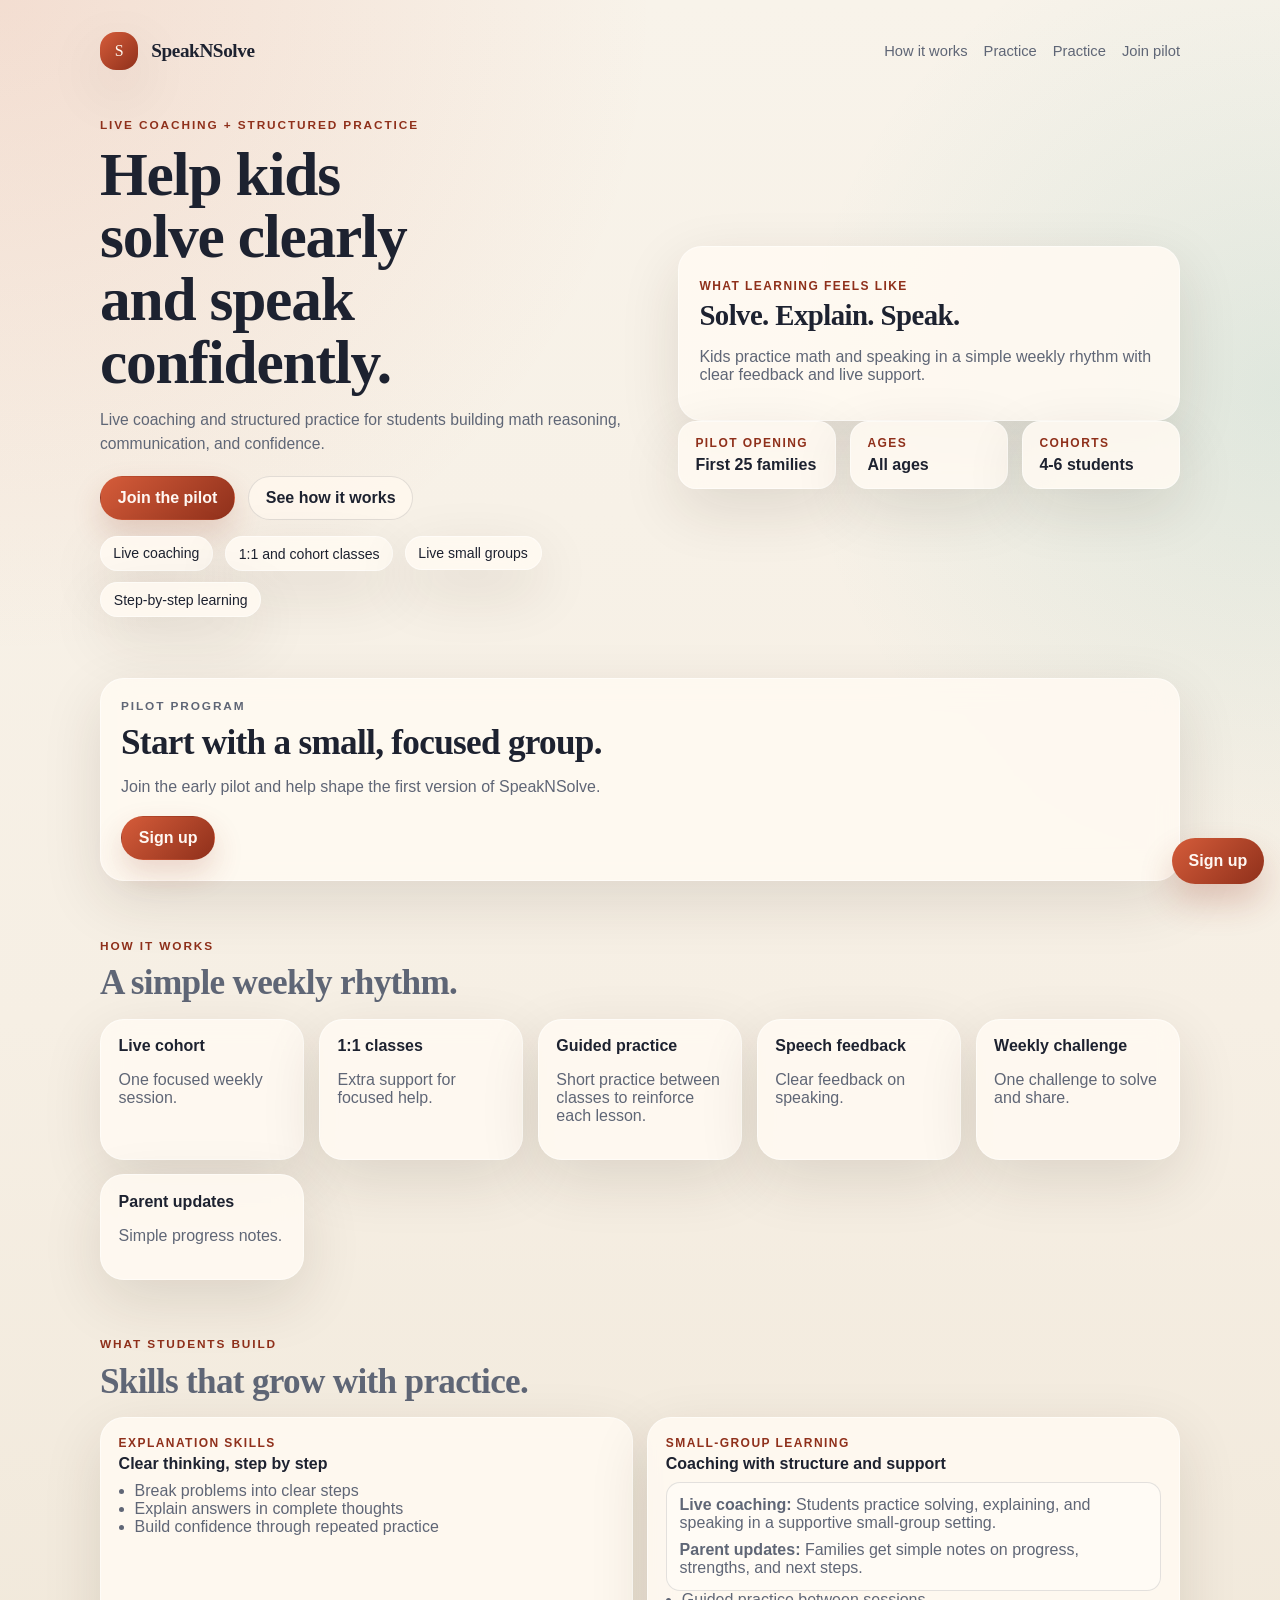
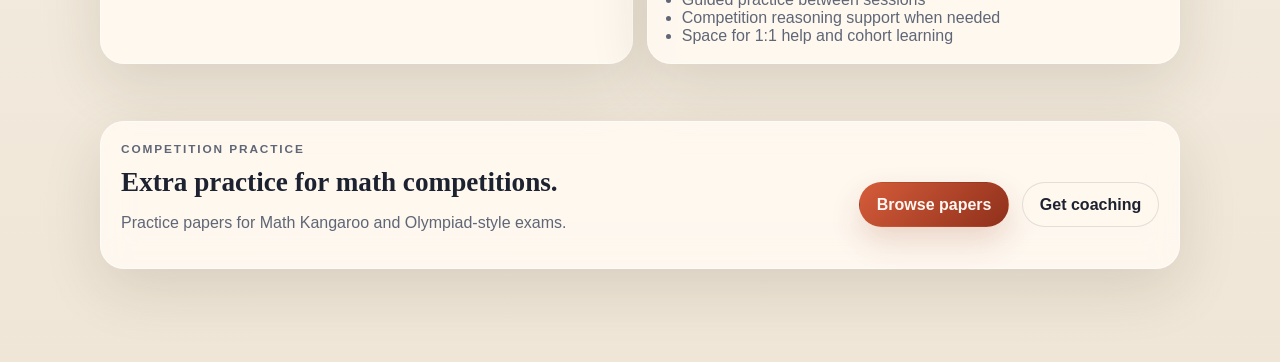
==== index.html @ 35c4d74a "Remove remaining AI positioning from homepage" ====
<!DOCTYPE html>
<html lang="en">
  <head>
    <meta charset="UTF-8" />
    <meta name="viewport" content="width=device-width, initial-scale=1.0" />
    <title>SpeakNSolve | Math Reasoning and Speaking Confidence for Kids</title>
    <meta
      name="description"
      content="SpeakNSolve helps kids build math reasoning, communication, and confidence through live coaching and structured practice."
    />
    <link rel="stylesheet" href="./styles.css" />
  </head>
  <body>
    <div class="page-shell">
      <header class="site-header">
        <a class="brand" href="#top">
          <span class="brand-mark">S</span>
          <span class="brand-text">SpeakNSolve</span>
        </a>
        <nav class="site-nav">
          <a href="#experience">How it works</a>
          <a href="#tools">Practice</a>
          <a href="#practice">Practice</a>
          <a href="#pilot">Join pilot</a>
        </nav>
      </header>

      <main id="top">
        <section class="hero">
          <div class="hero-copy">
            <p class="eyebrow">Live coaching + structured practice</p>
            <h1>Help kids solve clearly and speak confidently.</h1>
            <p class="hero-subhead">
              Live coaching and structured practice for students building math
              reasoning, communication, and confidence.
            </p>
            <div class="hero-actions">
              <button class="button button-primary" type="button" data-open-signup>
                Join the pilot
              </button>
              <a class="button button-secondary" href="#experience">See how it works</a>
            </div>
            <ul class="hero-points">
              <li>Live coaching</li>
              <li>1:1 and cohort classes</li>
              <li>Live small groups</li>
              <li>Step-by-step learning</li>
            </ul>
          </div>

          <div class="hero-panel">
            <div class="panel-story">
              <p class="panel-label">What learning feels like</p>
              <h2>Solve. Explain. Speak.</h2>
              <p class="panel-description">
                Kids practice math and speaking in a simple weekly rhythm with
                clear feedback and live support.
              </p>
            </div>
            <div class="proof-strip" aria-label="Pilot details">
              <article class="proof-card">
                <span>Pilot opening</span>
                <strong>First 25 families</strong>
              </article>
              <article class="proof-card">
                <span>Ages</span>
                <strong>All ages</strong>
              </article>
              <article class="proof-card">
                <span>Cohorts</span>
                <strong>4-6 students</strong>
              </article>
            </div>
          </div>
        </section>

        <section class="section pilot-section" id="pilot">
          <div class="pilot-copy">
            <p class="eyebrow">Pilot program</p>
            <h2>Start with a small, focused group.</h2>
            <p>
              Join the early pilot and help shape the first version of
              SpeakNSolve.
            </p>
            <div class="pilot-actions">
              <button class="button button-primary" type="button" data-open-signup>
                Sign up
              </button>
            </div>
          </div>
          <iframe name="form-target" class="form-target" title="Form submission target"></iframe>
        </section>

        <section class="section" id="experience">
          <div class="section-heading">
            <p class="eyebrow">How it works</p>
            <h2>A simple weekly rhythm.</h2>
          </div>
          <div class="experience-grid">
            <article class="experience-card">
              <strong>Live cohort</strong>
              <p>One focused weekly session.</p>
            </article>
            <article class="experience-card">
              <strong>1:1 classes</strong>
              <p>Extra support for focused help.</p>
            </article>
            <article class="experience-card">
              <strong>Guided practice</strong>
              <p>Short practice between classes to reinforce each lesson.</p>
            </article>
            <article class="experience-card">
              <strong>Speech feedback</strong>
              <p>Clear feedback on speaking.</p>
            </article>
            <article class="experience-card">
              <strong>Weekly challenge</strong>
              <p>One challenge to solve and share.</p>
            </article>
            <article class="experience-card">
              <strong>Parent updates</strong>
              <p>Simple progress notes.</p>
            </article>
          </div>
        </section>

        <section class="section" id="tools">
          <div class="section-heading">
            <p class="eyebrow">What students build</p>
            <h2>Skills that grow with practice.</h2>
          </div>
          <div class="mockup-grid">
            <article class="mockup-card">
              <div class="mockup-header">
                <span>Explanation skills</span>
                <strong>Clear thinking, step by step</strong>
              </div>
              <ul class="mockup-list">
                <li>Break problems into clear steps</li>
                <li>Explain answers in complete thoughts</li>
                <li>Build confidence through repeated practice</li>
              </ul>
            </article>
            <article class="mockup-card">
              <div class="mockup-header">
                <span>Small-group learning</span>
                <strong>Coaching with structure and support</strong>
              </div>
              <div class="reasoning-box">
                <p><b>Live coaching:</b> Students practice solving, explaining, and speaking in a supportive small-group setting.</p>
                <p><b>Parent updates:</b> Families get simple notes on progress, strengths, and next steps.</p>
              </div>
              <ul class="mockup-list">
                <li>Guided practice between sessions</li>
                <li>Competition reasoning support when needed</li>
                <li>Space for 1:1 help and cohort learning</li>
              </ul>
            </article>
          </div>
        </section>

        <section class="section" id="practice">
          <div class="practice-block">
            <div class="practice-copy">
              <p class="eyebrow">Competition practice</p>
              <h2>Extra practice for math competitions.</h2>
              <p>Practice papers for Math Kangaroo and Olympiad-style exams.</p>
            </div>
            <div class="practice-actions">
              <a
                class="button button-primary"
                href="https://bhithashri385.github.io/math-quest-portal/"
                target="_blank"
                rel="noreferrer"
              >
                Browse papers
              </a>
              <button class="button button-secondary" type="button" data-open-signup>
                Get coaching
              </button>
            </div>
          </div>
        </section>
      </main>
    </div>

    <button class="floating-signup" id="open-signup" type="button" data-open-signup>
      Sign up
    </button>

    <div class="signup-modal" id="signup-modal" hidden>
      <div class="signup-backdrop" data-close-signup></div>
      <div class="signup-dialog" role="dialog" aria-modal="true" aria-labelledby="signup-title">
        <button class="signup-close" type="button" id="close-signup" aria-label="Close signup">
          ×
        </button>
        <p class="eyebrow">Join the pilot</p>
        <h2 id="signup-title">Reserve a spot for your child.</h2>
        <form
          class="pilot-form signup-form modal-form"
          method="GET"
          target="form-target"
          action="https://script.google.com/macros/s/AKfycbw-olmzQSUPHyBPHXOnxecQFGTktfmYnckV9UEvw1hi75FqWaS2XKCBixooHoaoBny1PQ/exec"
        >
          <label class="field-half">
            Parent name
            <input type="text" name="name" placeholder="Your name" required />
          </label>
          <label class="field-half">
            Email
            <input type="email" name="email" placeholder="you@example.com" required />
          </label>
          <label class="field-half">
            Student age or grade
            <input type="text" name="grade" placeholder="Age or grade" />
          </label>
          <label class="field-full">
            Student interests
            <textarea
              name="interests"
              rows="3"
              placeholder="Examples: debates, puzzles, football, robotics, Minecraft"
              required
            ></textarea>
          </label>
          <label class="field-full">
            Notes
            <textarea
              name="notes"
              rows="2"
              placeholder="What do you want help with most right now?"
            ></textarea>
          </label>
          <input type="hidden" name="source" value="speaknsolve-site-modal" />
          <input type="hidden" name="submittedAt" value="" />
          <button class="button button-primary" type="submit">
            Request early access
          </button>
          <p class="form-note" aria-live="polite">
            We will follow up with next steps for the pilot.
          </p>
        </form>
      </div>
    </div>

    <script src="./config.js"></script>
    <script src="./script.js"></script>
  </body>
</html>
---- styles.css ----
:root {
  --bg: #f6efe4;
  --surface: rgba(255, 250, 242, 0.88);
  --text: #1d2230;
  --muted: #5f6676;
  --line: rgba(29, 34, 48, 0.12);
  --accent: #d55c3a;
  --accent-deep: #8f301b;
  --teal: #0f8a83;
  --shadow: 0 20px 60px rgba(52, 37, 19, 0.12);
  --radius-lg: 24px;
  --radius-md: 18px;
  --radius-sm: 999px;
}

* {
  box-sizing: border-box;
}

html {
  scroll-behavior: smooth;
}

body {
  margin: 0;
  min-height: 100vh;
  color: var(--text);
  font-family: "Avenir Next", Avenir, "Segoe UI", sans-serif;
  background:
    radial-gradient(circle at top left, rgba(213, 92, 58, 0.14), transparent 28%),
    radial-gradient(circle at right 20%, rgba(15, 138, 131, 0.1), transparent 24%),
    linear-gradient(180deg, #f8f3ea 0%, var(--bg) 52%, #efe6d7 100%);
}

.page-shell {
  width: min(1080px, calc(100% - 2rem));
  margin: 0 auto;
  padding: 1rem 0 4rem;
}

.site-header {
  display: flex;
  align-items: center;
  justify-content: space-between;
  gap: 1rem;
  padding: 1rem 0 1.5rem;
}

.brand {
  display: inline-flex;
  align-items: center;
  gap: 0.8rem;
  color: var(--text);
  text-decoration: none;
}

.brand-mark {
  display: grid;
  place-items: center;
  width: 2.4rem;
  height: 2.4rem;
  border-radius: 16px;
  color: #fff8ef;
  font-family: Baskerville, "Palatino Linotype", serif;
  background: linear-gradient(135deg, var(--accent), var(--accent-deep));
  box-shadow: var(--shadow);
}

.brand-text,
.hero h1,
.section-heading h2,
.pilot-copy h2,
.panel-story h2,
.signup-dialog h2 {
  font-family: Baskerville, "Palatino Linotype", "Times New Roman", serif;
  letter-spacing: -0.02em;
}

.brand-text {
  font-size: 1.2rem;
  font-weight: 600;
}

.site-nav {
  display: flex;
  flex-wrap: wrap;
  gap: 1rem;
}

.site-nav a {
  color: var(--muted);
  text-decoration: none;
  font-size: 0.92rem;
}

.hero {
  display: grid;
  grid-template-columns: 1.05fr 0.95fr;
  gap: 1.5rem;
  align-items: center;
  padding: 1.5rem 0 2rem;
}

.eyebrow {
  margin: 0 0 0.65rem;
  color: var(--accent-deep);
  font-size: 0.74rem;
  font-weight: 700;
  letter-spacing: 0.16em;
  text-transform: uppercase;
}

.hero h1 {
  margin: 0;
  max-width: 12ch;
  font-size: clamp(2.2rem, 4.8vw, 4rem);
  line-height: 1.02;
}

.hero-subhead,
.panel-description,
.section-heading,
.pilot-copy p,
.experience-card p,
.mockup-card p,
.mockup-list,
.practice-copy p,
.form-note {
  color: var(--muted);
}

.hero-subhead {
  max-width: 34rem;
  margin: 0.9rem 0 0;
  font-size: 0.98rem;
  line-height: 1.55;
}

.hero-actions,
.pilot-actions,
.practice-actions {
  display: flex;
  flex-wrap: wrap;
  gap: 0.8rem;
  margin-top: 1.2rem;
}

.button {
  display: inline-flex;
  align-items: center;
  justify-content: center;
  min-height: 2.8rem;
  padding: 0.72rem 1.05rem;
  border: 1px solid transparent;
  border-radius: var(--radius-sm);
  font: inherit;
  font-weight: 700;
  text-decoration: none;
  cursor: pointer;
}

.button-primary {
  color: #fff7f2;
  background: linear-gradient(135deg, var(--accent), var(--accent-deep));
  box-shadow: 0 14px 30px rgba(143, 48, 27, 0.18);
}

.button-secondary {
  color: var(--text);
  border-color: var(--line);
  background: rgba(255, 248, 238, 0.82);
}

.hero-points {
  display: flex;
  flex-wrap: wrap;
  gap: 0.7rem;
  padding: 0;
  margin: 1rem 0 0;
  list-style: none;
}

.hero-points li,
.proof-card,
.experience-card,
.mockup-card,
.practice-block,
.pilot-copy {
  border: 1px solid rgba(255, 255, 255, 0.45);
  background: var(--surface);
  backdrop-filter: blur(14px);
  box-shadow: var(--shadow);
}

.hero-points li {
  padding: 0.52rem 0.8rem;
  border-radius: var(--radius-sm);
  font-size: 0.88rem;
}

.panel-story,
.mini-card {
  border: 1px solid rgba(255, 255, 255, 0.45);
  background: var(--surface);
  box-shadow: var(--shadow);
}

.panel-story {
  padding: 1.25rem;
  border-radius: var(--radius-lg);
}

.panel-label,
.mini-card span,
.proof-card span,
.mockup-header span {
  display: block;
  margin-bottom: 0.35rem;
  color: var(--accent-deep);
  font-size: 0.75rem;
  font-weight: 700;
  letter-spacing: 0.12em;
  text-transform: uppercase;
}

.panel-story h2 {
  margin: 0 0 0.55rem;
  font-size: 1.8rem;
}

.panel-grid,
.proof-strip,
.experience-grid,
.mockup-grid {
  display: grid;
  gap: 0.9rem;
}

.panel-grid {
  grid-template-columns: repeat(2, minmax(0, 1fr));
  margin-top: 0.9rem;
}

.mini-card {
  min-height: 7.8rem;
  padding: 1rem;
  border-radius: var(--radius-md);
}

.mini-card strong {
  font-size: 1rem;
  line-height: 1.35;
}

.accent-card {
  background: linear-gradient(135deg, rgba(15, 138, 131, 0.92), rgba(9, 101, 97, 0.92));
  color: #f4fbf9;
}

.accent-card span {
  color: rgba(244, 251, 249, 0.76);
}

.proof-strip {
  grid-template-columns: repeat(3, minmax(0, 1fr));
}

.proof-card {
  padding: 0.9rem 1rem;
  border-radius: var(--radius-md);
}

.proof-card strong {
  font-size: 1rem;
}

.section {
  padding: 1.8rem 0;
}

.pilot-copy,
.practice-block {
  padding: 1.25rem;
  border-radius: var(--radius-lg);
}

.section-heading {
  max-width: 38rem;
  margin-bottom: 1rem;
}

.section-heading h2,
.pilot-copy h2,
.signup-dialog h2 {
  margin: 0;
  font-size: clamp(1.5rem, 3vw, 2.2rem);
  line-height: 1.12;
}

.experience-grid {
  grid-template-columns: repeat(5, minmax(0, 1fr));
}

.experience-card,
.mockup-card {
  padding: 1.1rem;
  border-radius: var(--radius-lg);
}

.experience-card strong,
.mockup-header strong {
  display: block;
  margin-bottom: 0.55rem;
  font-size: 1rem;
}

.mockup-grid {
  grid-template-columns: repeat(2, minmax(0, 1fr));
}

.score-row {
  display: grid;
  grid-template-columns: repeat(3, minmax(0, 1fr));
  gap: 0.7rem;
  margin: 0.8rem 0;
}

.score-row div,
.reasoning-box {
  padding: 0.8rem;
  border: 1px solid var(--line);
  border-radius: 14px;
  background: rgba(255, 253, 249, 0.72);
}

.score-row label {
  display: block;
  margin-bottom: 0.25rem;
  color: var(--muted);
  font-size: 0.8rem;
}

.reasoning-box p {
  margin: 0 0 0.6rem;
}

.reasoning-box p:last-child {
  margin-bottom: 0;
}

.mockup-list {
  margin: 0;
  padding-left: 1rem;
}

.practice-block {
  display: flex;
  align-items: center;
  justify-content: space-between;
  gap: 1rem;
}

.practice-copy h2 {
  margin: 0;
  font-family: Baskerville, "Palatino Linotype", "Times New Roman", serif;
  font-size: 1.7rem;
}

.form-target {
  width: 0;
  height: 0;
  border: 0;
  position: absolute;
  visibility: hidden;
}

.floating-signup {
  position: fixed;
  right: 1rem;
  bottom: 1rem;
  z-index: 30;
  min-height: 2.9rem;
  padding: 0.78rem 1.05rem;
  border: 0;
  border-radius: var(--radius-sm);
  color: #fff7f2;
  font: inherit;
  font-weight: 700;
  cursor: pointer;
  background: linear-gradient(135deg, var(--accent), var(--accent-deep));
  box-shadow: 0 18px 34px rgba(143, 48, 27, 0.24);
}

.signup-modal[hidden] {
  display: none;
}

.signup-modal {
  position: fixed;
  inset: 0;
  z-index: 40;
}

.signup-backdrop {
  position: absolute;
  inset: 0;
  background: rgba(29, 34, 48, 0.45);
  backdrop-filter: blur(4px);
}

.signup-dialog {
  position: relative;
  width: min(34rem, calc(100% - 1.25rem));
  margin: 5vh auto 0;
  padding: 1.15rem;
  border: 1px solid rgba(255, 255, 255, 0.5);
  border-radius: 22px;
  background: linear-gradient(180deg, rgba(255, 249, 241, 0.98), rgba(252, 241, 229, 0.96));
  box-shadow: 0 24px 60px rgba(52, 37, 19, 0.22);
}

.signup-close {
  position: absolute;
  top: 0.8rem;
  right: 0.9rem;
  width: 2rem;
  height: 2rem;
  border: 0;
  border-radius: 50%;
  color: var(--text);
  font-size: 1.2rem;
  cursor: pointer;
  background: rgba(29, 34, 48, 0.08);
}

.pilot-form {
  display: grid;
  grid-template-columns: repeat(2, minmax(0, 1fr));
  gap: 0.8rem;
  margin-top: 1rem;
}

.pilot-form label {
  display: grid;
  gap: 0.35rem;
  font-size: 0.92rem;
  font-weight: 600;
}

.field-half {
  grid-column: span 1;
}

.field-full,
.pilot-form button,
.pilot-form .form-note {
  grid-column: 1 / -1;
}

.pilot-form input,
.pilot-form textarea {
  width: 100%;
  padding: 0.72rem 0.85rem;
  border: 1px solid var(--line);
  border-radius: 14px;
  color: var(--text);
  font: inherit;
  background: rgba(255, 253, 249, 0.88);
}

.pilot-form input:focus,
.pilot-form textarea:focus {
  outline: 2px solid rgba(213, 92, 58, 0.24);
  border-color: rgba(213, 92, 58, 0.32);
}

.form-note {
  margin: 0;
  font-size: 0.84rem;
}

.form-note.success {
  color: var(--teal);
  font-weight: 700;
}

@media (max-width: 960px) {
  .hero,
  .panel-grid,
  .proof-strip,
  .experience-grid,
  .mockup-grid,
  .practice-block {
    grid-template-columns: 1fr;
  }

  .practice-block {
    display: grid;
  }
}

@media (max-width: 700px) {
  .page-shell {
    width: min(100% - 1.25rem, 1080px);
  }

  .site-header {
    flex-direction: column;
    align-items: flex-start;
  }

  .hero {
    grid-template-columns: 1fr;
    padding: 1rem 0 1.5rem;
  }

  .hero h1 {
    max-width: 100%;
    font-size: clamp(2rem, 9vw, 3rem);
  }

  .pilot-form {
    grid-template-columns: 1fr;
  }

  .floating-signup {
    right: 0.8rem;
    bottom: 0.8rem;
  }
}
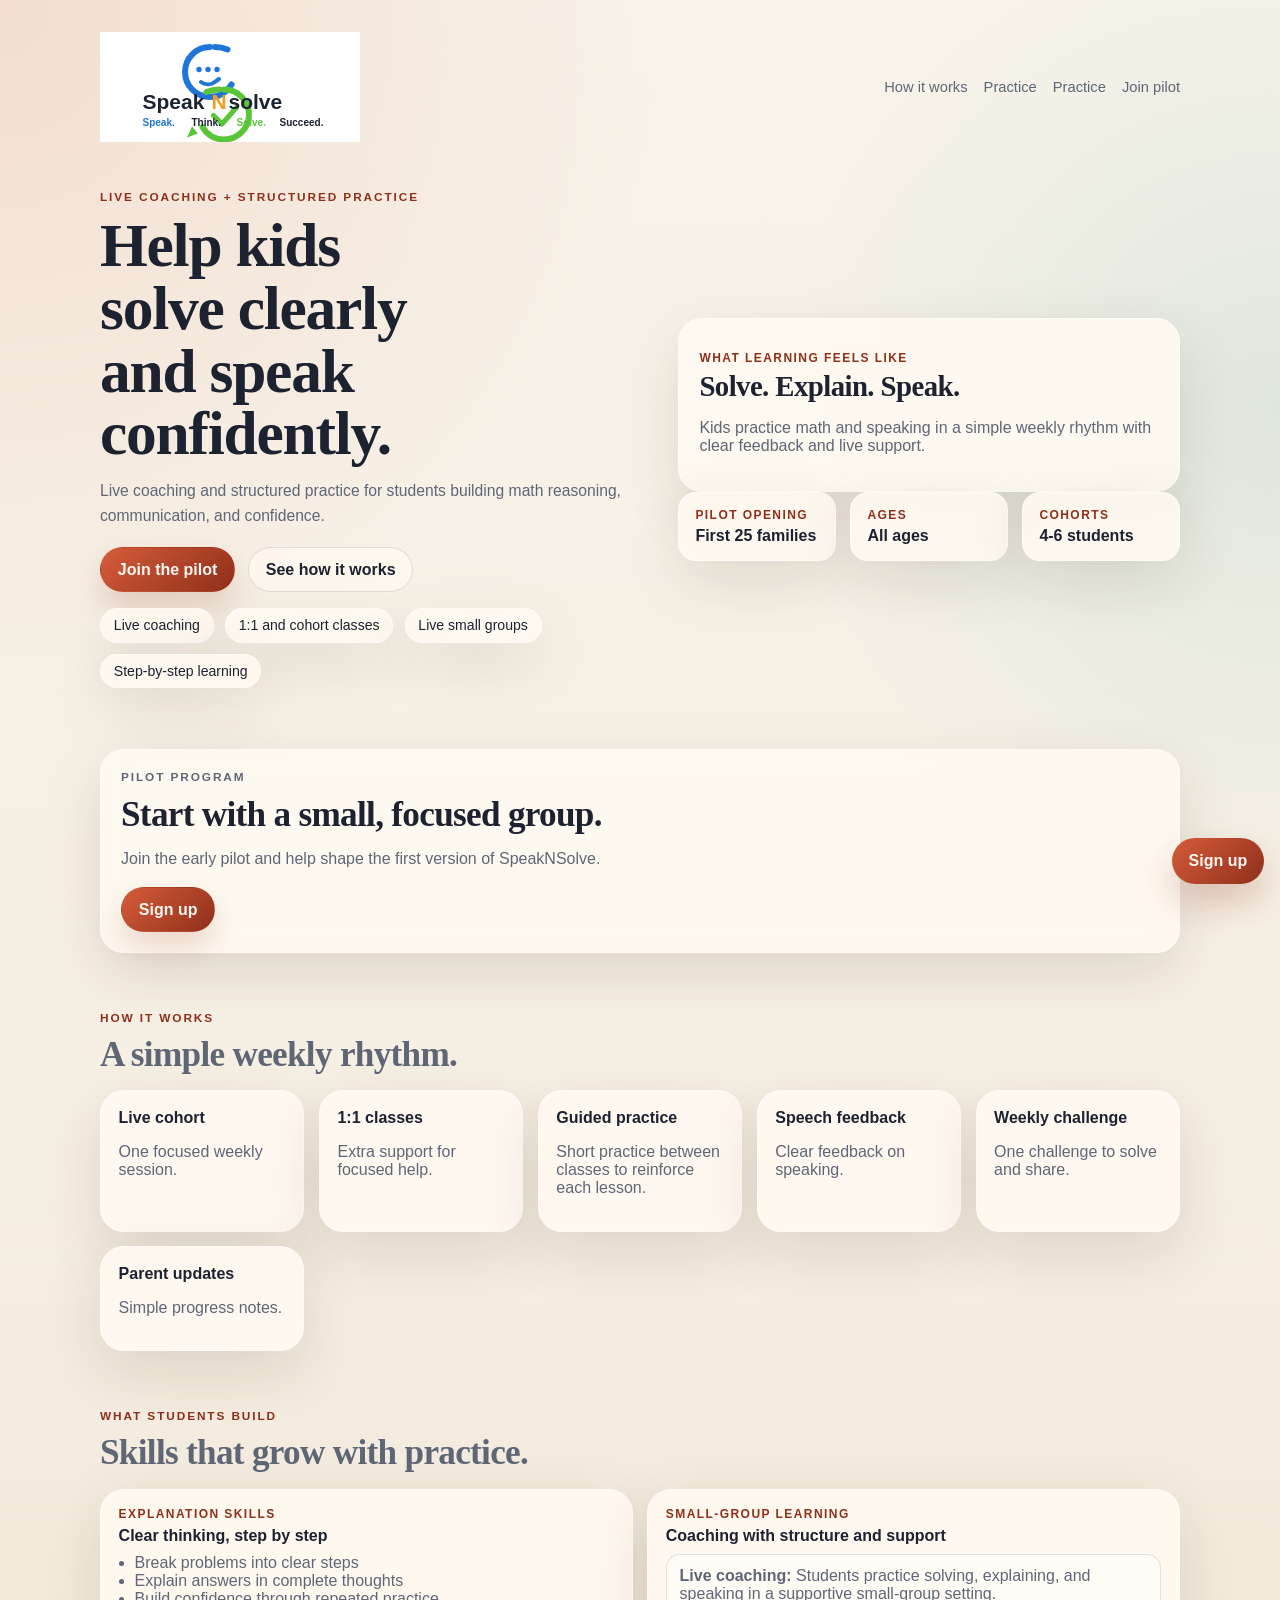
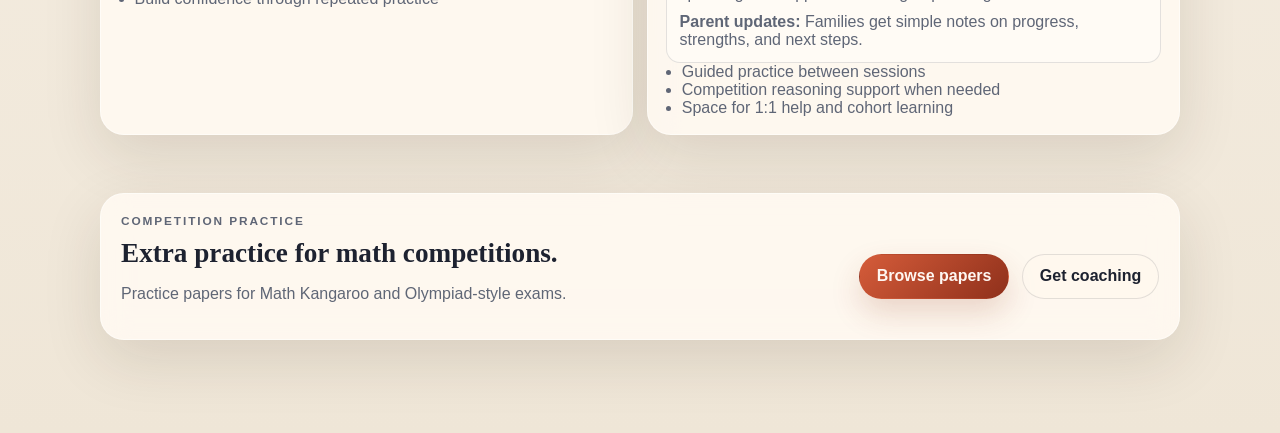
==== commit 8690cff7: "Add SpeakNSolve logo to site header" ====
--- a/index.html
+++ b/index.html
@@ -14,8 +14,12 @@
     <div class="page-shell">
       <header class="site-header">
         <a class="brand" href="#top">
-          <span class="brand-mark">S</span>
-          <span class="brand-text">SpeakNSolve</span>
+          <img
+            class="brand-logo"
+            src="./assets/speaknsolve-logo.svg"
+            alt="SpeakNSolve"
+          />
+          <span class="sr-only">SpeakNSolve</span>
         </a>
         <nav class="site-nav">
           <a href="#experience">How it works</a>
--- a/styles.css
+++ b/styles.css
@@ -49,21 +49,14 @@
 .brand {
   display: inline-flex;
   align-items: center;
-  gap: 0.8rem;
   color: var(--text);
   text-decoration: none;
 }
 
-.brand-mark {
-  display: grid;
-  place-items: center;
-  width: 2.4rem;
-  height: 2.4rem;
-  border-radius: 16px;
-  color: #fff8ef;
-  font-family: Baskerville, "Palatino Linotype", serif;
-  background: linear-gradient(135deg, var(--accent), var(--accent-deep));
-  box-shadow: var(--shadow);
+.brand-logo {
+  display: block;
+  width: min(260px, 46vw);
+  height: auto;
 }
 
 .brand-text,
@@ -76,9 +69,16 @@
   letter-spacing: -0.02em;
 }
 
-.brand-text {
-  font-size: 1.2rem;
-  font-weight: 600;
+.sr-only {
+  position: absolute;
+  width: 1px;
+  height: 1px;
+  padding: 0;
+  margin: -1px;
+  overflow: hidden;
+  clip: rect(0, 0, 0, 0);
+  white-space: nowrap;
+  border: 0;
 }
 
 .site-nav {
@@ -509,6 +509,10 @@
     align-items: flex-start;
   }
 
+  .brand-logo {
+    width: min(220px, 62vw);
+  }
+
   .hero {
     grid-template-columns: 1fr;
     padding: 1rem 0 1.5rem;
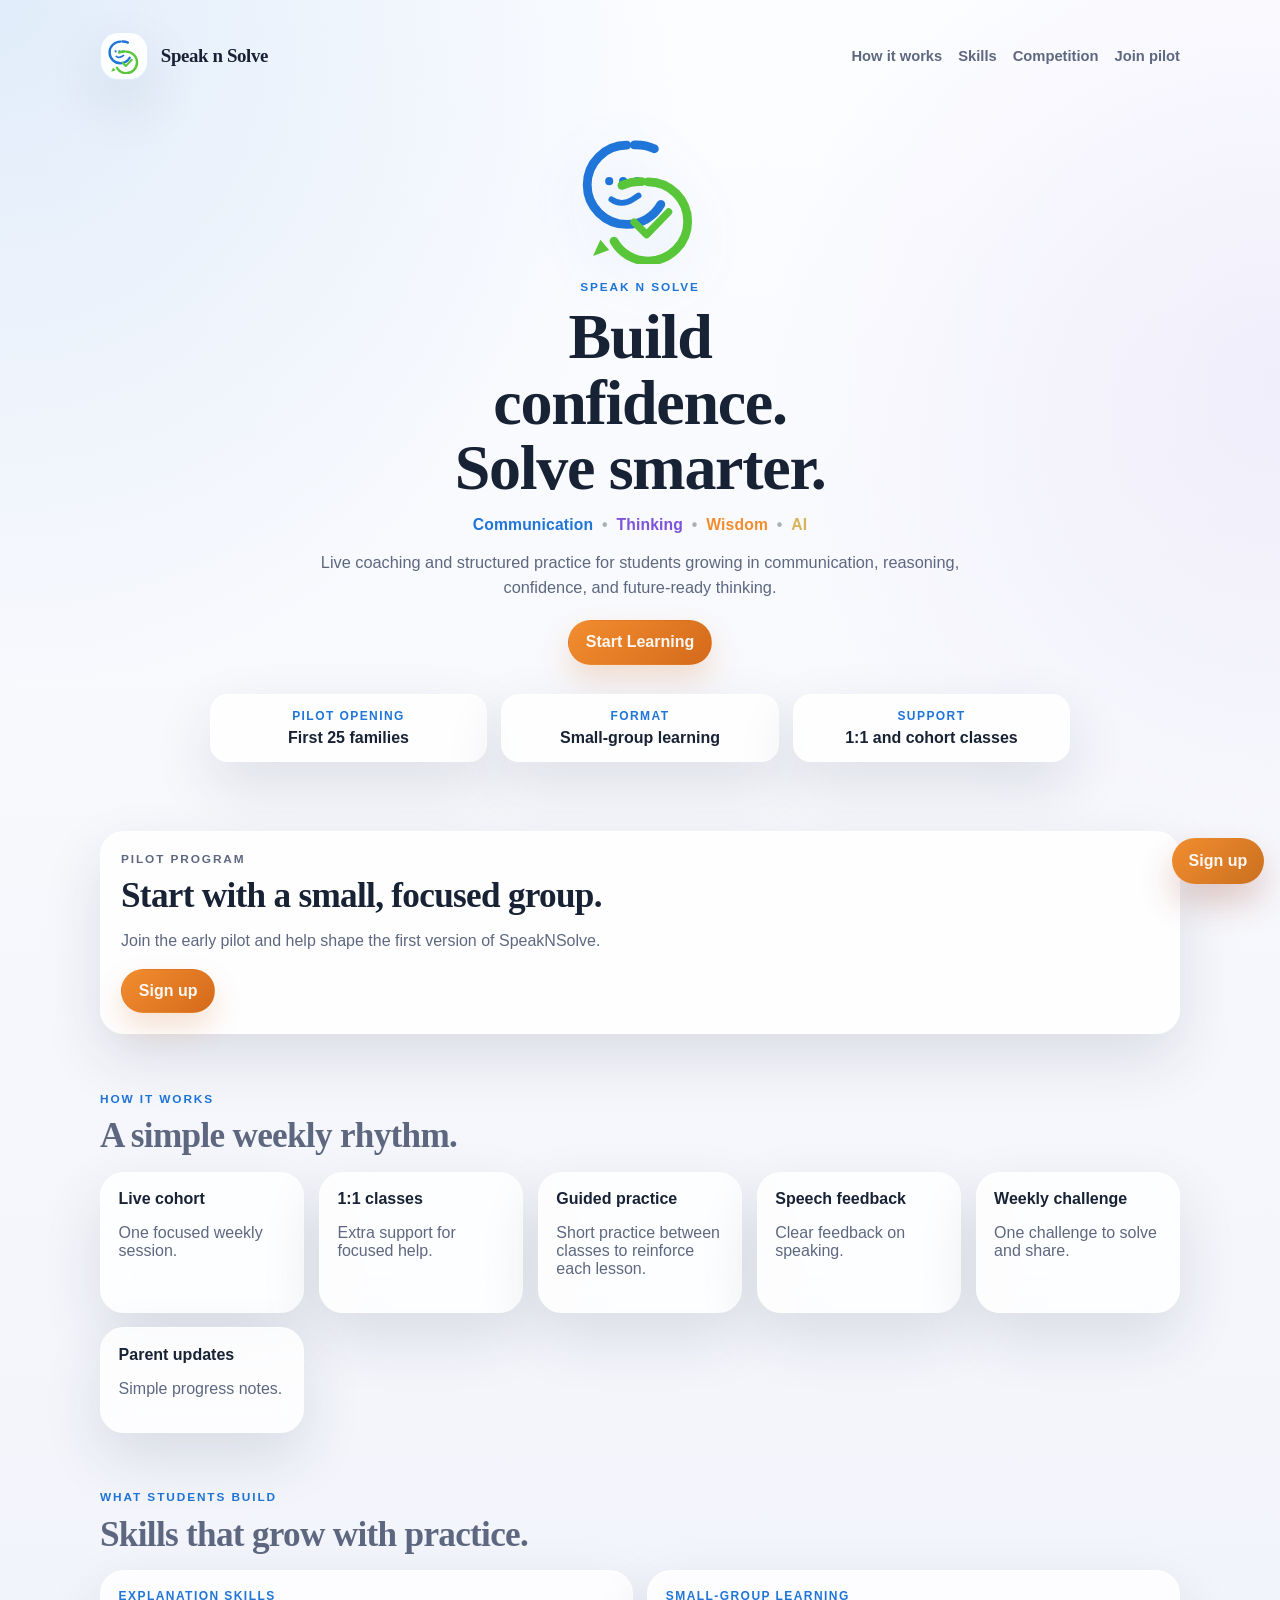
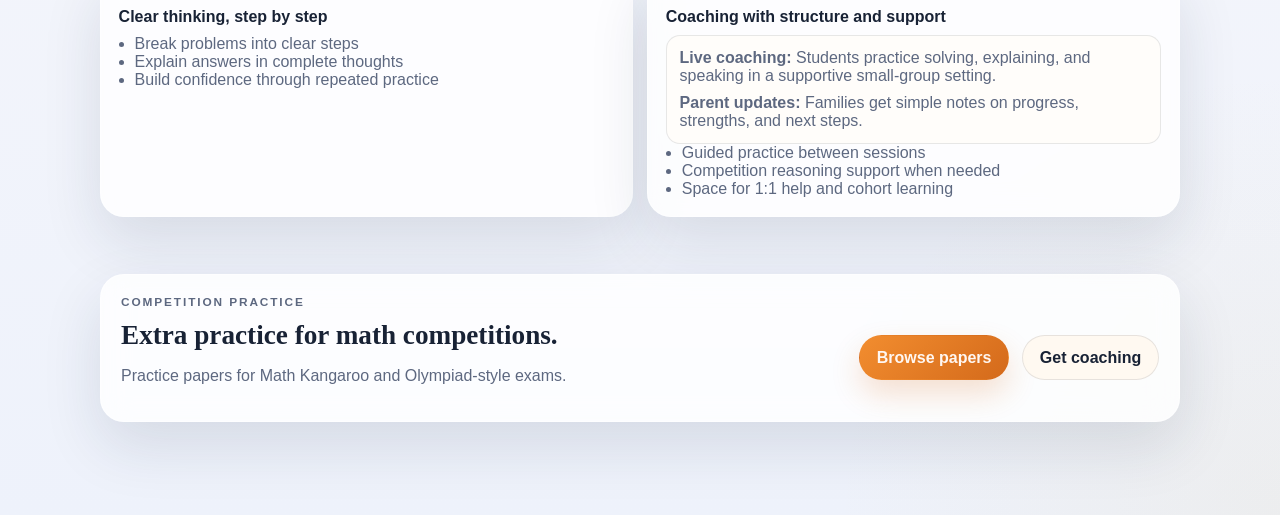
==== commit 19e2973b: "Refresh header and hero branding" ====
--- a/index.html
+++ b/index.html
@@ -14,17 +14,19 @@
     <div class="page-shell">
       <header class="site-header">
         <a class="brand" href="#top">
-          <img
-            class="brand-logo"
-            src="./assets/speaknsolve-logo.svg"
-            alt="SpeakNSolve"
-          />
-          <span class="sr-only">SpeakNSolve</span>
+          <span class="brand-icon-wrap" aria-hidden="true">
+            <img
+              class="brand-icon"
+              src="./assets/speaknsolve-icon.svg"
+              alt=""
+            />
+          </span>
+          <span class="brand-name">Speak n Solve</span>
         </a>
         <nav class="site-nav">
           <a href="#experience">How it works</a>
-          <a href="#tools">Practice</a>
-          <a href="#practice">Practice</a>
+          <a href="#tools">Skills</a>
+          <a href="#practice">Competition</a>
           <a href="#pilot">Join pilot</a>
         </nav>
       </header>
@@ -32,49 +34,46 @@
       <main id="top">
         <section class="hero">
           <div class="hero-copy">
-            <p class="eyebrow">Live coaching + structured practice</p>
-            <h1>Help kids solve clearly and speak confidently.</h1>
+            <img
+              class="hero-logo"
+              src="./assets/speaknsolve-icon.svg"
+              alt=""
+              aria-hidden="true"
+            />
+            <p class="eyebrow">Speak n Solve</p>
+            <h1>Build confidence. Solve smarter.</h1>
+            <p class="hero-subline" aria-label="Communication, Thinking, Wisdom, AI">
+              <span class="pillar pillar-blue">Communication</span>
+              <span class="pillar-separator">•</span>
+              <span class="pillar pillar-purple">Thinking</span>
+              <span class="pillar-separator">•</span>
+              <span class="pillar pillar-orange">Wisdom</span>
+              <span class="pillar-separator">•</span>
+              <span class="pillar pillar-gold">AI</span>
+            </p>
             <p class="hero-subhead">
-              Live coaching and structured practice for students building math
-              reasoning, communication, and confidence.
+              Live coaching and structured practice for students growing in
+              communication, reasoning, confidence, and future-ready thinking.
             </p>
             <div class="hero-actions">
               <button class="button button-primary" type="button" data-open-signup>
-                Join the pilot
+                Start Learning
               </button>
-              <a class="button button-secondary" href="#experience">See how it works</a>
-            </div>
-            <ul class="hero-points">
-              <li>Live coaching</li>
-              <li>1:1 and cohort classes</li>
-              <li>Live small groups</li>
-              <li>Step-by-step learning</li>
-            </ul>
-          </div>
-
-          <div class="hero-panel">
-            <div class="panel-story">
-              <p class="panel-label">What learning feels like</p>
-              <h2>Solve. Explain. Speak.</h2>
-              <p class="panel-description">
-                Kids practice math and speaking in a simple weekly rhythm with
-                clear feedback and live support.
-              </p>
-            </div>
-            <div class="proof-strip" aria-label="Pilot details">
-              <article class="proof-card">
-                <span>Pilot opening</span>
-                <strong>First 25 families</strong>
-              </article>
-              <article class="proof-card">
-                <span>Ages</span>
-                <strong>All ages</strong>
-              </article>
-              <article class="proof-card">
-                <span>Cohorts</span>
-                <strong>4-6 students</strong>
-              </article>
-            </div>
+            </div>
+          </div>
+          <div class="proof-strip" aria-label="Pilot details">
+            <article class="proof-card">
+              <span>Pilot opening</span>
+              <strong>First 25 families</strong>
+            </article>
+            <article class="proof-card">
+              <span>Format</span>
+              <strong>Small-group learning</strong>
+            </article>
+            <article class="proof-card">
+              <span>Support</span>
+              <strong>1:1 and cohort classes</strong>
+            </article>
           </div>
         </section>
 
--- a/styles.css
+++ b/styles.css
@@ -1,13 +1,17 @@
 :root {
-  --bg: #f6efe4;
-  --surface: rgba(255, 250, 242, 0.88);
-  --text: #1d2230;
-  --muted: #5f6676;
-  --line: rgba(29, 34, 48, 0.12);
-  --accent: #d55c3a;
-  --accent-deep: #8f301b;
+  --bg: #f5f6fb;
+  --surface: rgba(255, 255, 255, 0.82);
+  --text: #182235;
+  --muted: #5d6880;
+  --line: rgba(24, 34, 53, 0.1);
+  --blue: #1f75d8;
+  --purple: #7c53d9;
+  --orange: #f28d2f;
+  --gold: #d7b45b;
+  --accent: var(--orange);
+  --accent-deep: #ca7020;
   --teal: #0f8a83;
-  --shadow: 0 20px 60px rgba(52, 37, 19, 0.12);
+  --shadow: 0 24px 60px rgba(27, 39, 67, 0.12);
   --radius-lg: 24px;
   --radius-md: 18px;
   --radius-sm: 999px;
@@ -27,9 +31,10 @@
   color: var(--text);
   font-family: "Avenir Next", Avenir, "Segoe UI", sans-serif;
   background:
-    radial-gradient(circle at top left, rgba(213, 92, 58, 0.14), transparent 28%),
-    radial-gradient(circle at right 20%, rgba(15, 138, 131, 0.1), transparent 24%),
-    linear-gradient(180deg, #f8f3ea 0%, var(--bg) 52%, #efe6d7 100%);
+    radial-gradient(circle at top left, rgba(31, 117, 216, 0.12), transparent 28%),
+    radial-gradient(circle at right 18%, rgba(124, 83, 217, 0.08), transparent 24%),
+    radial-gradient(circle at bottom right, rgba(215, 180, 91, 0.08), transparent 18%),
+    linear-gradient(180deg, #fcfdff 0%, var(--bg) 58%, #eef2fb 100%);
 }
 
 .page-shell {
@@ -43,23 +48,36 @@
   align-items: center;
   justify-content: space-between;
   gap: 1rem;
-  padding: 1rem 0 1.5rem;
+  padding: 1rem 0 1.25rem;
 }
 
 .brand {
   display: inline-flex;
   align-items: center;
+  gap: 0.8rem;
   color: var(--text);
   text-decoration: none;
 }
 
-.brand-logo {
+.brand-icon-wrap {
+  display: inline-flex;
+  align-items: center;
+  justify-content: center;
+  width: 3rem;
+  height: 3rem;
+  border-radius: 18px;
+  background: rgba(255, 255, 255, 0.9);
+  border: 1px solid rgba(31, 117, 216, 0.12);
+  box-shadow: var(--shadow);
+}
+
+.brand-icon {
   display: block;
-  width: min(260px, 46vw);
-  height: auto;
-}
-
-.brand-text,
+  width: 2.2rem;
+  height: 2.2rem;
+}
+
+.brand-name,
 .hero h1,
 .section-heading h2,
 .pilot-copy h2,
@@ -69,16 +87,9 @@
   letter-spacing: -0.02em;
 }
 
-.sr-only {
-  position: absolute;
-  width: 1px;
-  height: 1px;
-  padding: 0;
-  margin: -1px;
-  overflow: hidden;
-  clip: rect(0, 0, 0, 0);
-  white-space: nowrap;
-  border: 0;
+.brand-name {
+  font-size: 1.18rem;
+  font-weight: 700;
 }
 
 .site-nav {
@@ -91,29 +102,44 @@
   color: var(--muted);
   text-decoration: none;
   font-size: 0.92rem;
+  font-weight: 600;
 }
 
 .hero {
-  display: grid;
-  grid-template-columns: 1.05fr 0.95fr;
-  gap: 1.5rem;
-  align-items: center;
-  padding: 1.5rem 0 2rem;
+  display: flex;
+  flex-direction: column;
+  gap: 1.4rem;
+  align-items: center;
+  padding: 2rem 0 2.5rem;
+  text-align: center;
 }
 
 .eyebrow {
   margin: 0 0 0.65rem;
-  color: var(--accent-deep);
+  color: var(--blue);
   font-size: 0.74rem;
   font-weight: 700;
   letter-spacing: 0.16em;
   text-transform: uppercase;
 }
 
+.hero-copy {
+  display: flex;
+  flex-direction: column;
+  align-items: center;
+}
+
+.hero-logo {
+  width: clamp(90px, 11vw, 132px);
+  height: auto;
+  margin-bottom: 1rem;
+  filter: drop-shadow(0 16px 28px rgba(31, 117, 216, 0.12));
+}
+
 .hero h1 {
   margin: 0;
-  max-width: 12ch;
-  font-size: clamp(2.2rem, 4.8vw, 4rem);
+  max-width: 13ch;
+  font-size: clamp(2.4rem, 5vw, 4.5rem);
   line-height: 1.02;
 }
 
@@ -130,10 +156,42 @@
 }
 
 .hero-subhead {
-  max-width: 34rem;
-  margin: 0.9rem 0 0;
+  max-width: 42rem;
+  margin: 1rem 0 0;
+  font-size: 1.02rem;
+  line-height: 1.55;
+}
+
+.hero-subline {
+  display: flex;
+  flex-wrap: wrap;
+  align-items: center;
+  justify-content: center;
+  gap: 0.55rem;
+  margin: 1rem 0 0;
   font-size: 0.98rem;
-  line-height: 1.55;
+  font-weight: 700;
+  letter-spacing: 0.01em;
+}
+
+.pillar-blue {
+  color: var(--blue);
+}
+
+.pillar-purple {
+  color: var(--purple);
+}
+
+.pillar-orange {
+  color: var(--orange);
+}
+
+.pillar-gold {
+  color: var(--gold);
+}
+
+.pillar-separator {
+  color: rgba(24, 34, 53, 0.35);
 }
 
 .hero-actions,
@@ -161,8 +219,8 @@
 
 .button-primary {
   color: #fff7f2;
-  background: linear-gradient(135deg, var(--accent), var(--accent-deep));
-  box-shadow: 0 14px 30px rgba(143, 48, 27, 0.18);
+  background: linear-gradient(135deg, var(--orange), #d46a1b);
+  box-shadow: 0 14px 30px rgba(212, 106, 27, 0.2);
 }
 
 .button-secondary {
@@ -198,25 +256,13 @@
   font-size: 0.88rem;
 }
 
-.panel-story,
-.mini-card {
-  border: 1px solid rgba(255, 255, 255, 0.45);
-  background: var(--surface);
-  box-shadow: var(--shadow);
-}
-
-.panel-story {
-  padding: 1.25rem;
-  border-radius: var(--radius-lg);
-}
-
 .panel-label,
 .mini-card span,
 .proof-card span,
 .mockup-header span {
   display: block;
   margin-bottom: 0.35rem;
-  color: var(--accent-deep);
+  color: var(--blue);
   font-size: 0.75rem;
   font-weight: 700;
   letter-spacing: 0.12em;
@@ -262,7 +308,9 @@
 }
 
 .proof-strip {
+  width: min(860px, 100%);
   grid-template-columns: repeat(3, minmax(0, 1fr));
+  margin-top: 0.4rem;
 }
 
 .proof-card {
@@ -485,7 +533,6 @@
 }
 
 @media (max-width: 960px) {
-  .hero,
   .panel-grid,
   .proof-strip,
   .experience-grid,
@@ -509,18 +556,21 @@
     align-items: flex-start;
   }
 
-  .brand-logo {
-    width: min(220px, 62vw);
+  .brand-name {
+    font-size: 1.08rem;
   }
 
   .hero {
-    grid-template-columns: 1fr;
     padding: 1rem 0 1.5rem;
   }
 
   .hero h1 {
-    max-width: 100%;
+    max-width: 10ch;
     font-size: clamp(2rem, 9vw, 3rem);
+  }
+
+  .hero-subline {
+    font-size: 0.92rem;
   }
 
   .pilot-form {
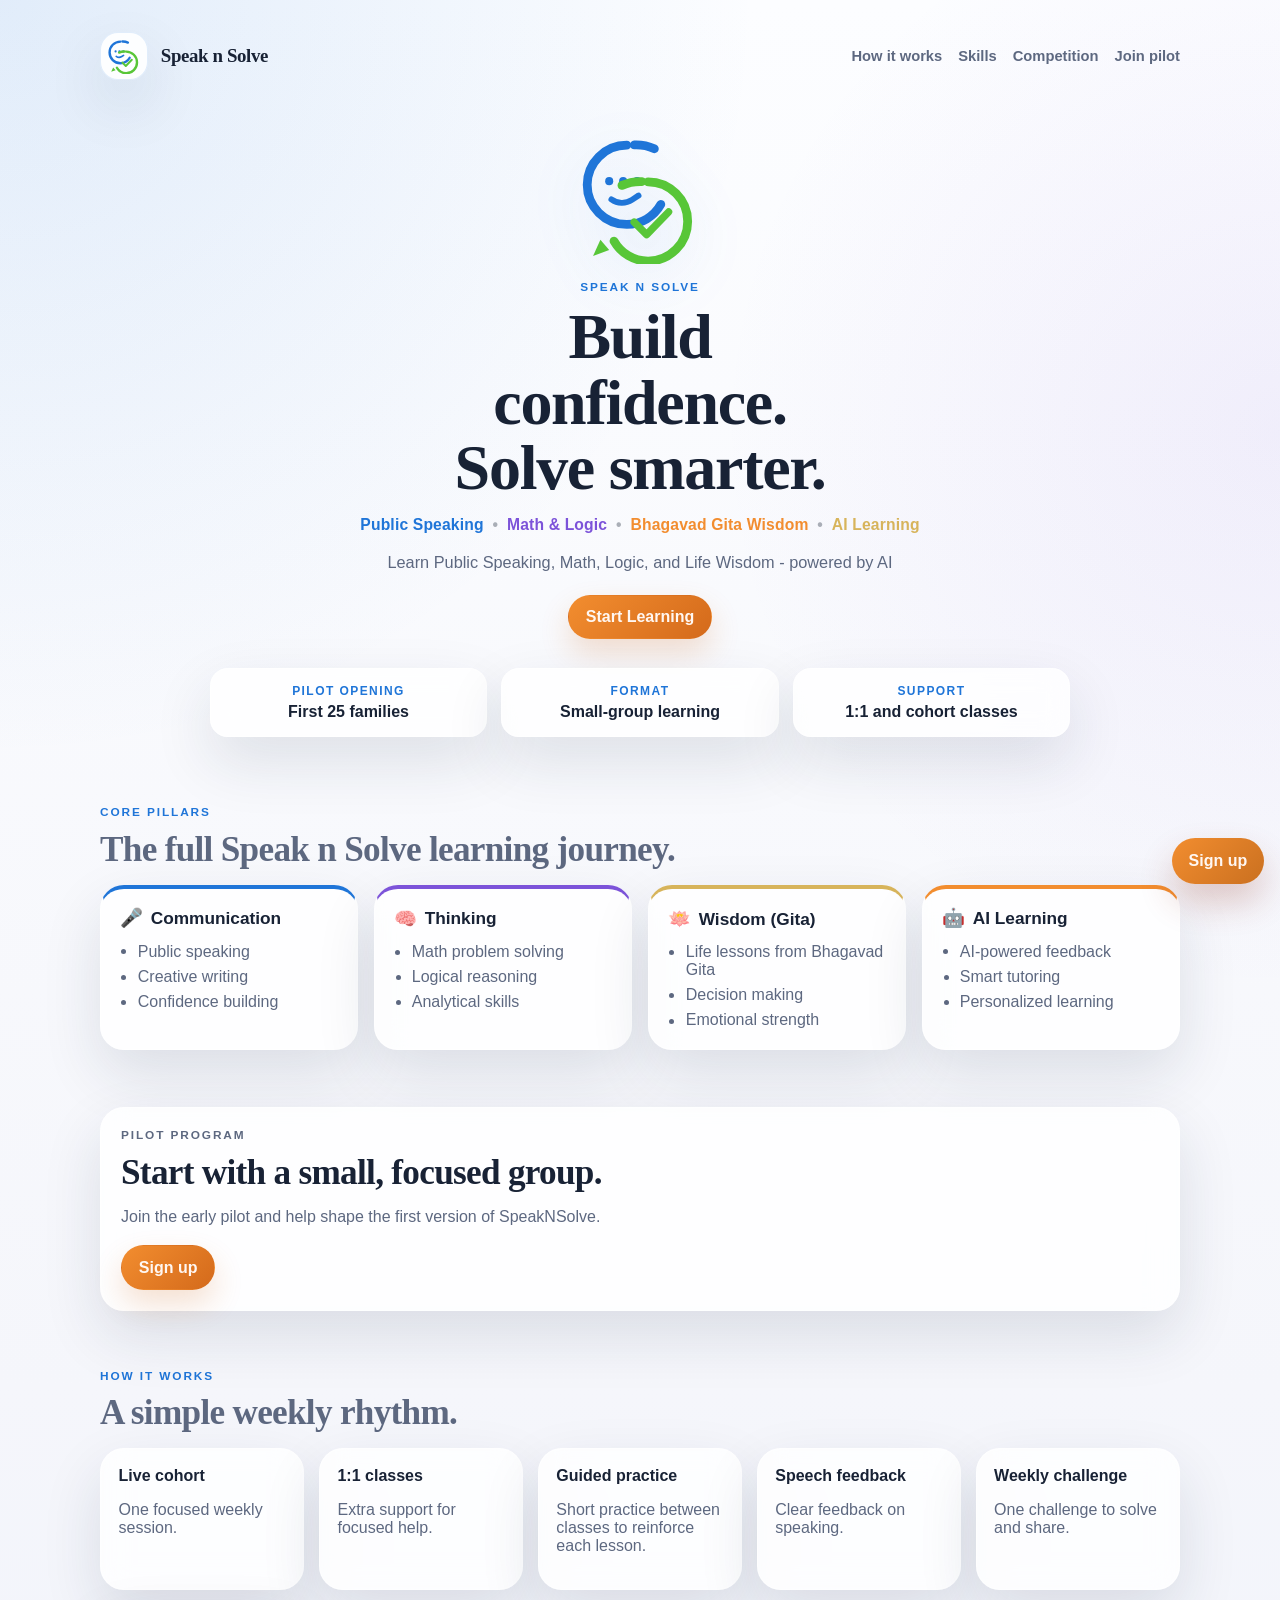
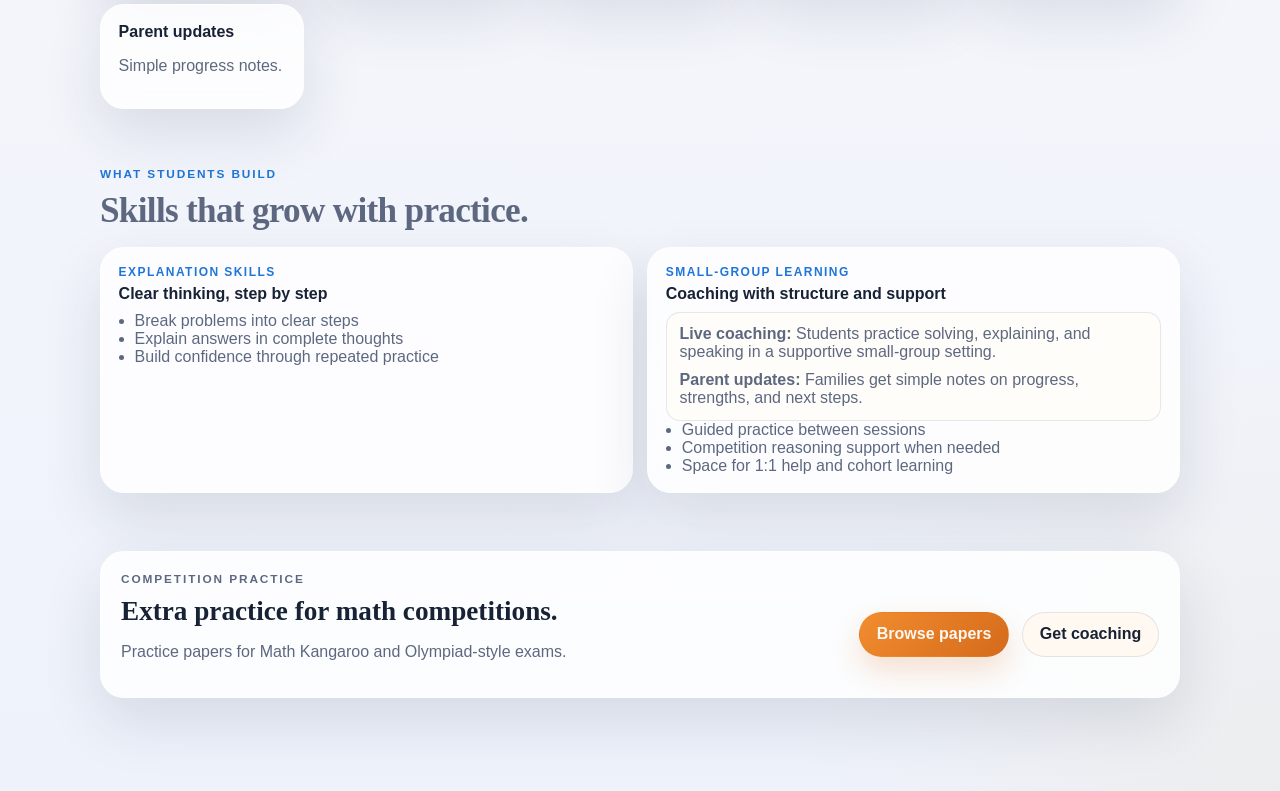
==== commit 7ec03c71: "Clarify hero and core pillars" ====
--- a/index.html
+++ b/index.html
@@ -42,18 +42,17 @@
             />
             <p class="eyebrow">Speak n Solve</p>
             <h1>Build confidence. Solve smarter.</h1>
-            <p class="hero-subline" aria-label="Communication, Thinking, Wisdom, AI">
-              <span class="pillar pillar-blue">Communication</span>
+            <p class="hero-subline" aria-label="Public Speaking, Math and Logic, Bhagavad Gita Wisdom, AI Learning">
+              <span class="pillar pillar-blue">Public Speaking</span>
               <span class="pillar-separator">•</span>
-              <span class="pillar pillar-purple">Thinking</span>
+              <span class="pillar pillar-purple">Math &amp; Logic</span>
               <span class="pillar-separator">•</span>
-              <span class="pillar pillar-orange">Wisdom</span>
+              <span class="pillar pillar-orange">Bhagavad Gita Wisdom</span>
               <span class="pillar-separator">•</span>
-              <span class="pillar pillar-gold">AI</span>
+              <span class="pillar pillar-gold">AI Learning</span>
             </p>
             <p class="hero-subhead">
-              Live coaching and structured practice for students growing in
-              communication, reasoning, confidence, and future-ready thinking.
+              Learn Public Speaking, Math, Logic, and Life Wisdom - powered by AI
             </p>
             <div class="hero-actions">
               <button class="button button-primary" type="button" data-open-signup>
@@ -73,6 +72,47 @@
             <article class="proof-card">
               <span>Support</span>
               <strong>1:1 and cohort classes</strong>
+            </article>
+          </div>
+        </section>
+
+        <section class="section pillars-section" aria-labelledby="pillars-title">
+          <div class="section-heading">
+            <p class="eyebrow">Core pillars</p>
+            <h2 id="pillars-title">The full Speak n Solve learning journey.</h2>
+          </div>
+          <div class="pillars-grid">
+            <article class="pillar-card pillar-card-blue">
+              <h3><span class="pillar-icon" aria-hidden="true">🎤</span> Communication</h3>
+              <ul>
+                <li>Public speaking</li>
+                <li>Creative writing</li>
+                <li>Confidence building</li>
+              </ul>
+            </article>
+            <article class="pillar-card pillar-card-purple">
+              <h3><span class="pillar-icon" aria-hidden="true">🧠</span> Thinking</h3>
+              <ul>
+                <li>Math problem solving</li>
+                <li>Logical reasoning</li>
+                <li>Analytical skills</li>
+              </ul>
+            </article>
+            <article class="pillar-card pillar-card-gold">
+              <h3><span class="pillar-icon" aria-hidden="true">🪷</span> Wisdom (Gita)</h3>
+              <ul>
+                <li>Life lessons from Bhagavad Gita</li>
+                <li>Decision making</li>
+                <li>Emotional strength</li>
+              </ul>
+            </article>
+            <article class="pillar-card pillar-card-orange">
+              <h3><span class="pillar-icon" aria-hidden="true">🤖</span> AI Learning</h3>
+              <ul>
+                <li>AI-powered feedback</li>
+                <li>Smart tutoring</li>
+                <li>Personalized learning</li>
+              </ul>
             </article>
           </div>
         </section>
--- a/styles.css
+++ b/styles.css
@@ -313,6 +313,60 @@
   margin-top: 0.4rem;
 }
 
+.pillars-grid {
+  display: grid;
+  grid-template-columns: repeat(4, minmax(0, 1fr));
+  gap: 1rem;
+}
+
+.pillar-card {
+  padding: 1.2rem;
+  border-radius: var(--radius-lg);
+  border: 1px solid rgba(255, 255, 255, 0.45);
+  background: var(--surface);
+  backdrop-filter: blur(14px);
+  box-shadow: var(--shadow);
+}
+
+.pillar-card h3 {
+  display: flex;
+  align-items: center;
+  gap: 0.5rem;
+  margin: 0 0 0.85rem;
+  font-size: 1.08rem;
+}
+
+.pillar-icon {
+  font-size: 1.15rem;
+  line-height: 1;
+}
+
+.pillar-card ul {
+  margin: 0;
+  padding-left: 1.1rem;
+  color: var(--muted);
+}
+
+.pillar-card li + li {
+  margin-top: 0.45rem;
+}
+
+.pillar-card-blue {
+  border-top: 4px solid var(--blue);
+}
+
+.pillar-card-purple {
+  border-top: 4px solid var(--purple);
+}
+
+.pillar-card-gold {
+  border-top: 4px solid var(--gold);
+}
+
+.pillar-card-orange {
+  border-top: 4px solid var(--orange);
+}
+
 .proof-card {
   padding: 0.9rem 1rem;
   border-radius: var(--radius-md);
@@ -535,6 +589,7 @@
 @media (max-width: 960px) {
   .panel-grid,
   .proof-strip,
+  .pillars-grid,
   .experience-grid,
   .mockup-grid,
   .practice-block {
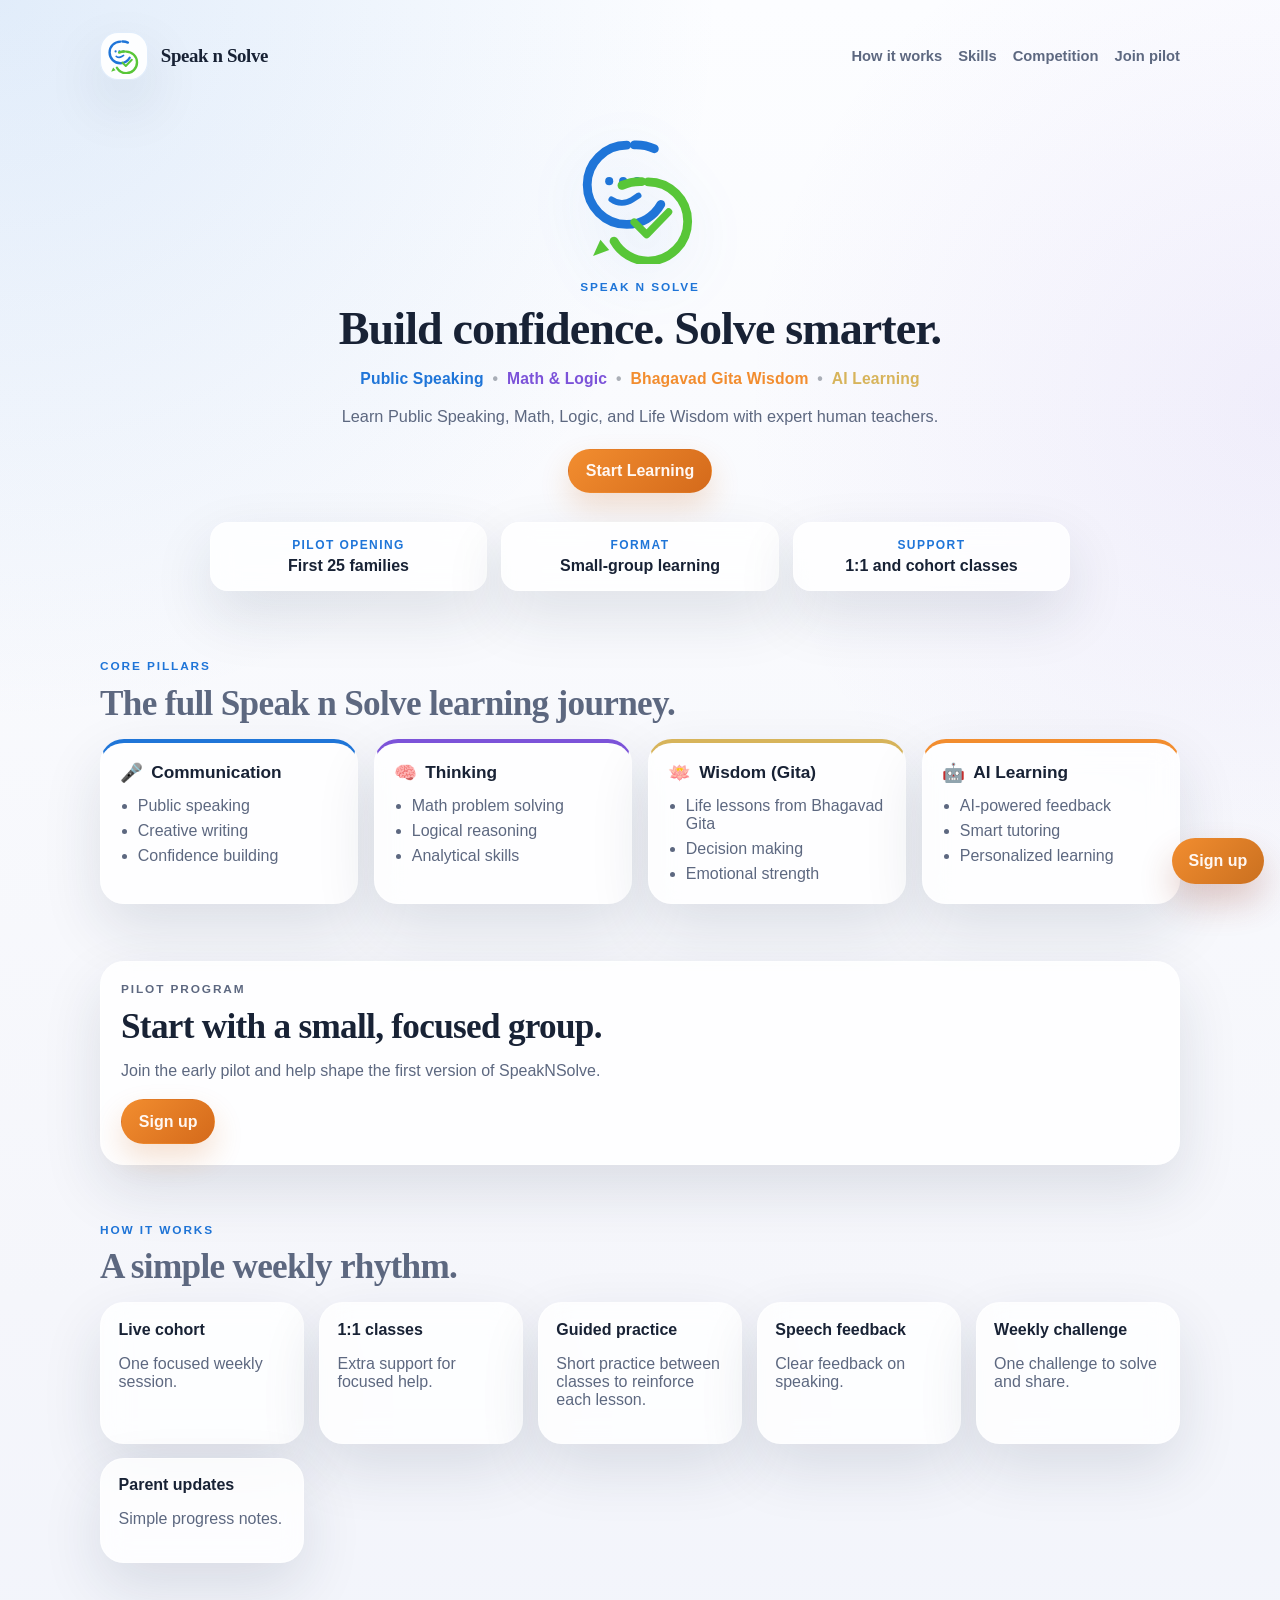
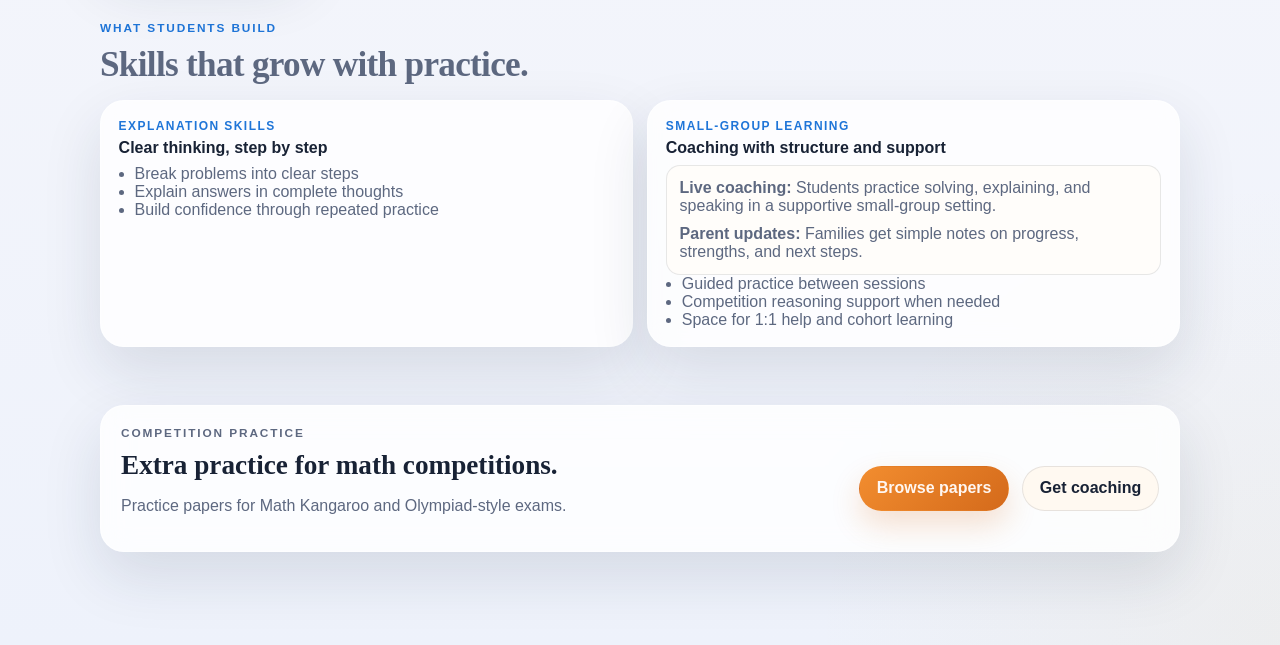
==== commit caf8a8ba: "Lead hero copy with human teachers" ====
--- a/index.html
+++ b/index.html
@@ -52,7 +52,7 @@
               <span class="pillar pillar-gold">AI Learning</span>
             </p>
             <p class="hero-subhead">
-              Learn Public Speaking, Math, Logic, and Life Wisdom - powered by AI
+              Learn Public Speaking, Math, Logic, and Life Wisdom with expert human teachers.
             </p>
             <div class="hero-actions">
               <button class="button button-primary" type="button" data-open-signup>
--- a/styles.css
+++ b/styles.css
@@ -138,9 +138,10 @@
 
 .hero h1 {
   margin: 0;
-  max-width: 13ch;
-  font-size: clamp(2.4rem, 5vw, 4.5rem);
-  line-height: 1.02;
+  max-width: none;
+  font-size: clamp(1.9rem, 3.6vw, 3.1rem);
+  line-height: 1.08;
+  white-space: nowrap;
 }
 
 .hero-subhead,
@@ -620,8 +621,8 @@
   }
 
   .hero h1 {
-    max-width: 10ch;
-    font-size: clamp(2rem, 9vw, 3rem);
+    max-width: none;
+    font-size: clamp(1.5rem, 5.6vw, 2.2rem);
   }
 
   .hero-subline {
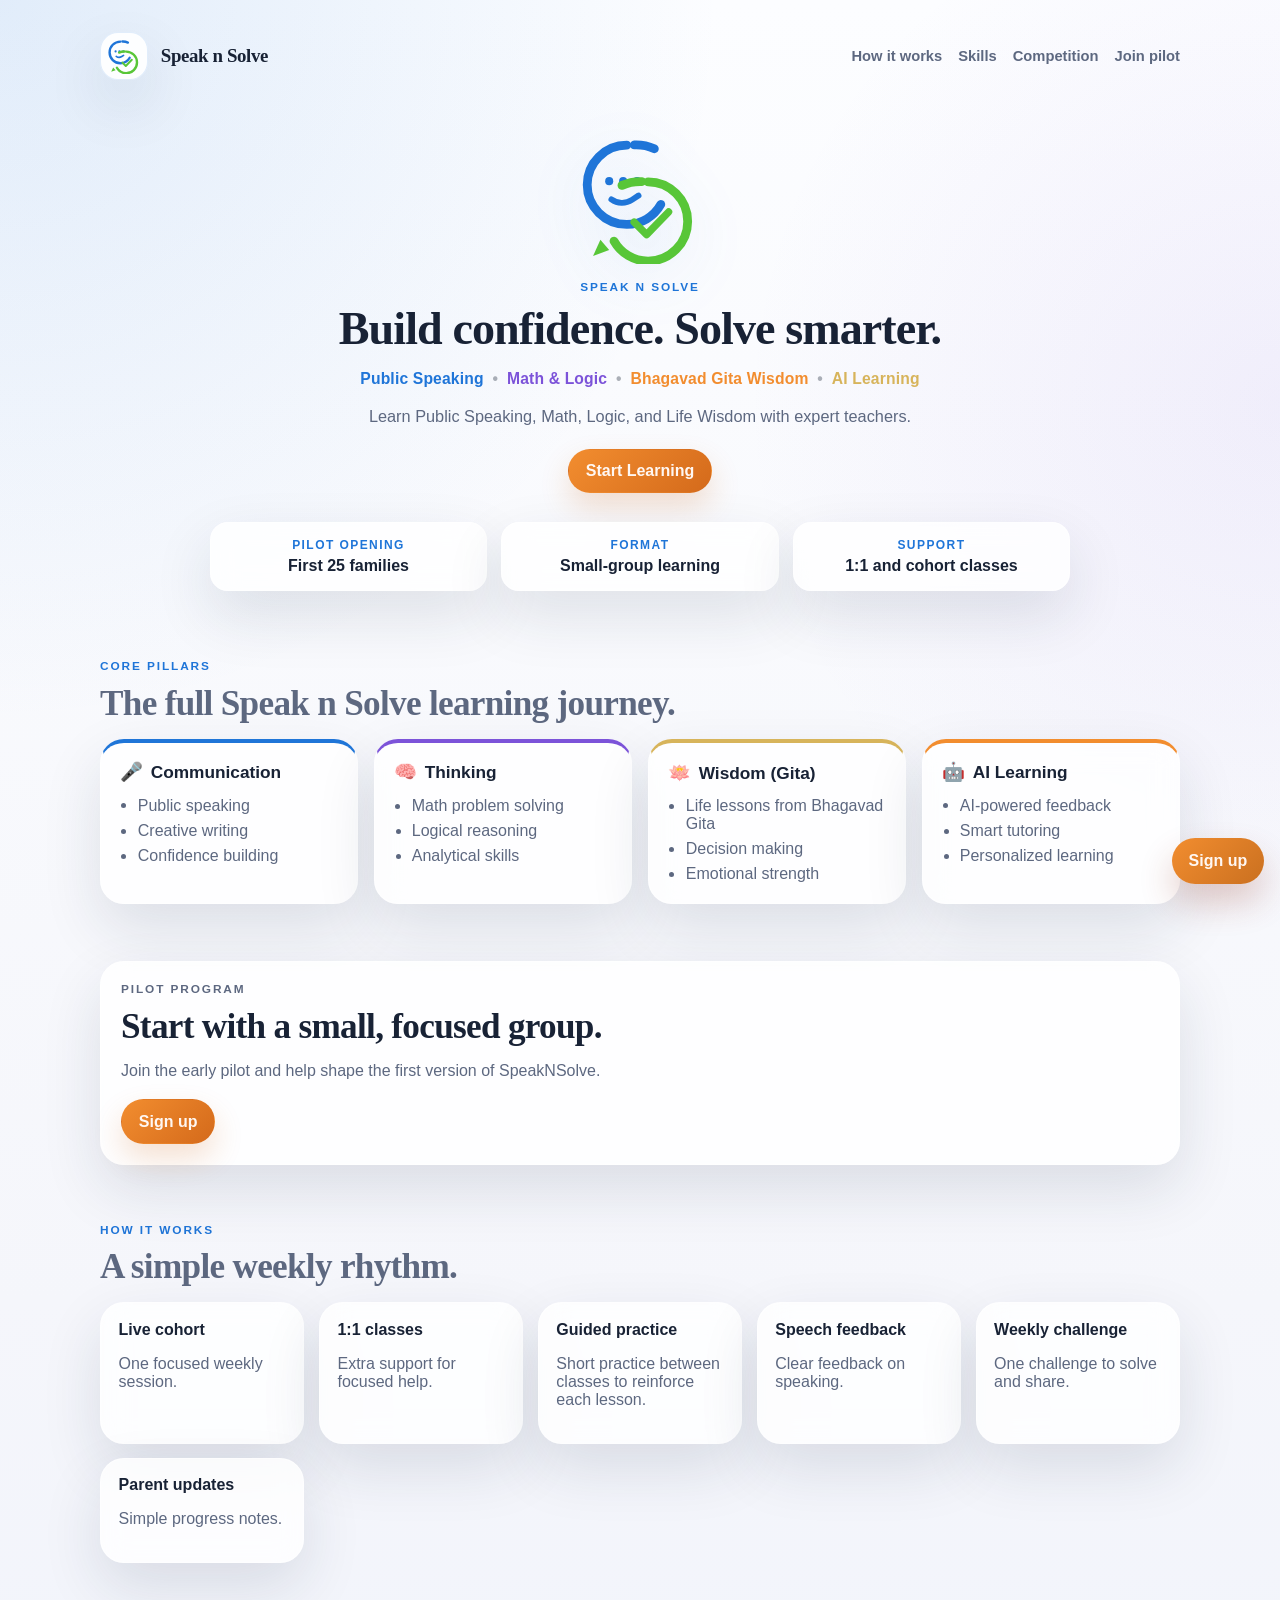
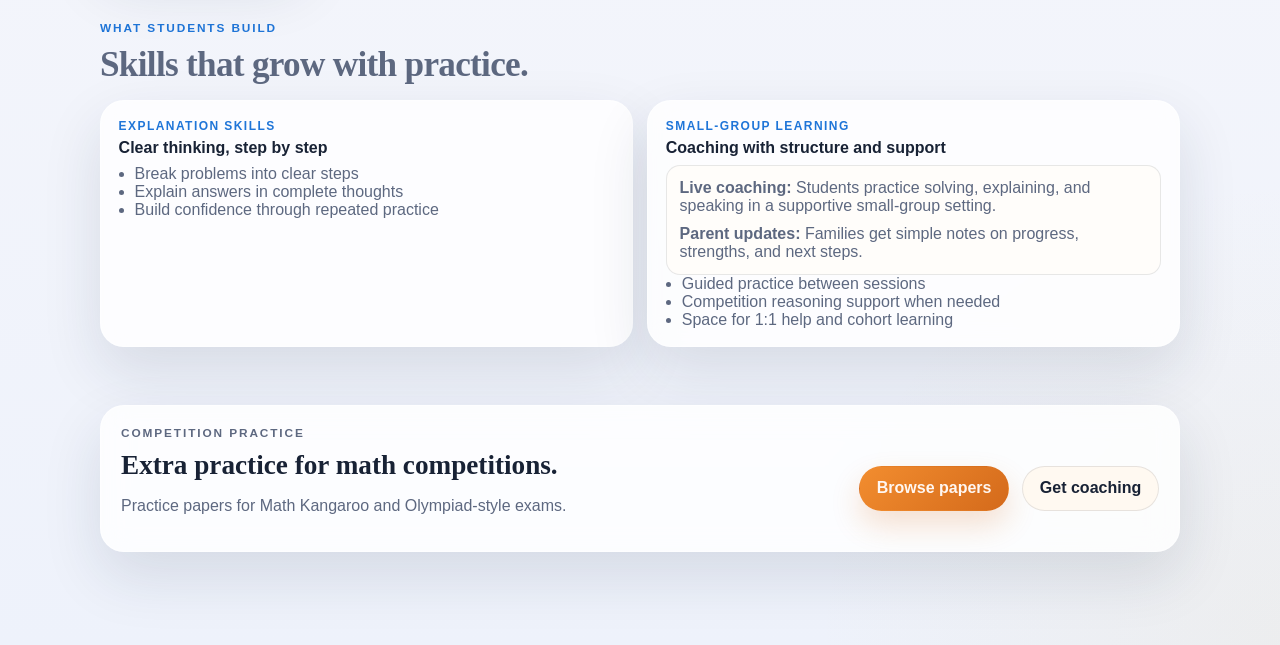
==== commit 60b208f0: "Remove 'human' from description of expert teachers" ====
--- a/index.html
+++ b/index.html
@@ -52,7 +52,7 @@
               <span class="pillar pillar-gold">AI Learning</span>
             </p>
             <p class="hero-subhead">
-              Learn Public Speaking, Math, Logic, and Life Wisdom with expert human teachers.
+              Learn Public Speaking, Math, Logic, and Life Wisdom with expert teachers.
             </p>
             <div class="hero-actions">
               <button class="button button-primary" type="button" data-open-signup>
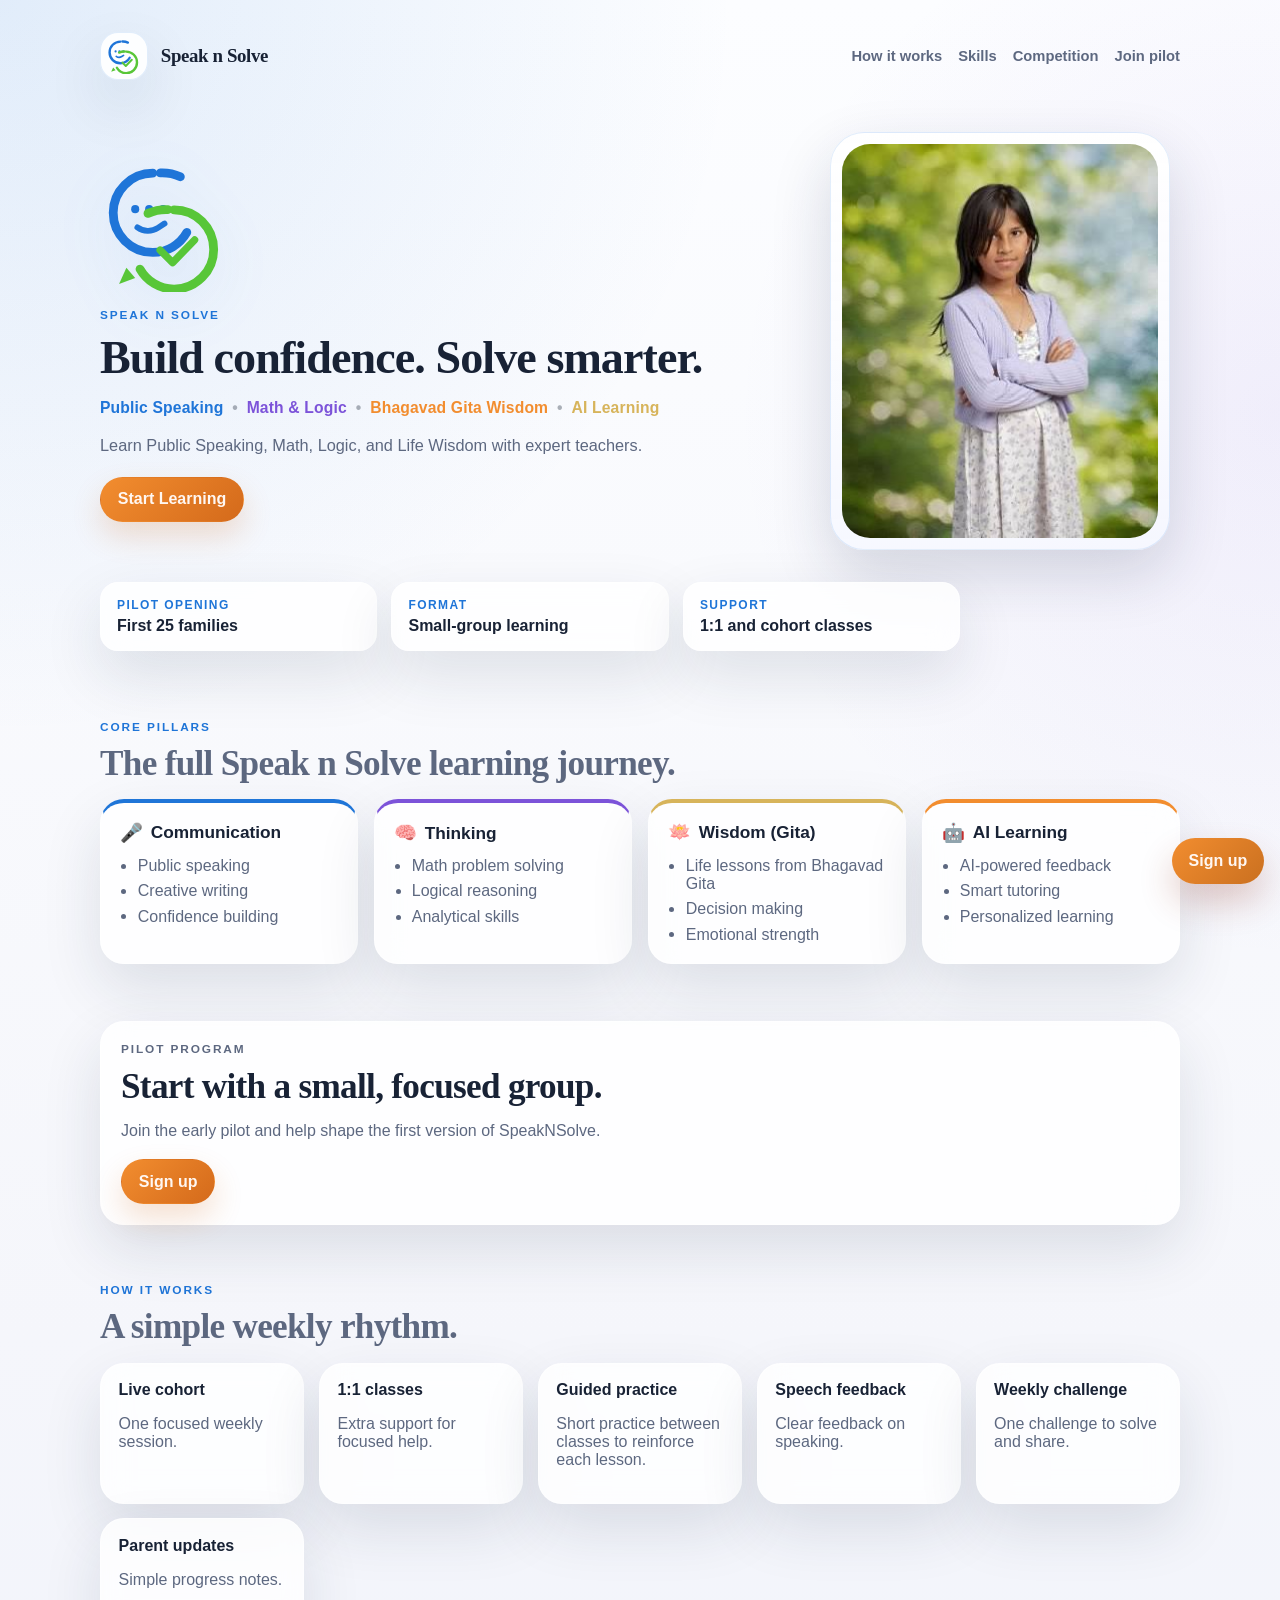
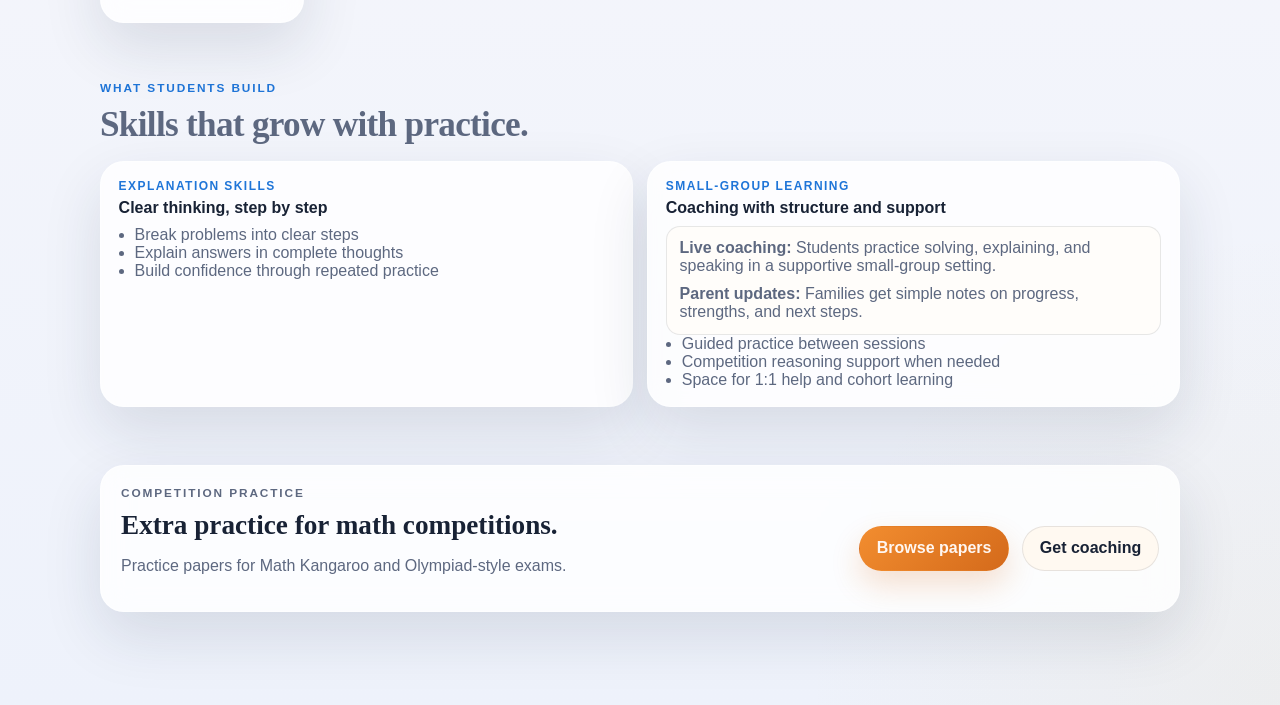
==== commit 9b699d88: "Add student photo to hero" ====
--- a/index.html
+++ b/index.html
@@ -60,6 +60,15 @@
               </button>
             </div>
           </div>
+          <div class="hero-visual">
+            <div class="hero-image-frame">
+              <img
+                class="hero-student-image"
+                src="./assets/bianca-hero.jpg"
+                alt="Student standing confidently with folded arms"
+              />
+            </div>
+          </div>
           <div class="proof-strip" aria-label="Pilot details">
             <article class="proof-card">
               <span>Pilot opening</span>
--- a/styles.css
+++ b/styles.css
@@ -106,12 +106,11 @@
 }
 
 .hero {
-  display: flex;
-  flex-direction: column;
-  gap: 1.4rem;
+  display: grid;
+  grid-template-columns: minmax(0, 1.05fr) minmax(280px, 360px);
+  gap: 1.6rem;
   align-items: center;
   padding: 2rem 0 2.5rem;
-  text-align: center;
 }
 
 .eyebrow {
@@ -126,7 +125,7 @@
 .hero-copy {
   display: flex;
   flex-direction: column;
-  align-items: center;
+  align-items: flex-start;
 }
 
 .hero-logo {
@@ -167,12 +166,35 @@
   display: flex;
   flex-wrap: wrap;
   align-items: center;
-  justify-content: center;
+  justify-content: flex-start;
   gap: 0.55rem;
   margin: 1rem 0 0;
   font-size: 0.98rem;
   font-weight: 700;
   letter-spacing: 0.01em;
+}
+
+.hero-visual {
+  display: flex;
+  justify-content: center;
+}
+
+.hero-image-frame {
+  width: min(100%, 340px);
+  padding: 0.7rem;
+  border-radius: 34px;
+  background:
+    linear-gradient(180deg, rgba(255, 255, 255, 0.92), rgba(246, 248, 255, 0.84));
+  border: 1px solid rgba(31, 117, 216, 0.12);
+  box-shadow: 0 24px 60px rgba(27, 39, 67, 0.16);
+}
+
+.hero-student-image {
+  display: block;
+  width: 100%;
+  aspect-ratio: 314 / 392;
+  object-fit: cover;
+  border-radius: 28px;
 }
 
 .pillar-blue {
@@ -309,6 +331,7 @@
 }
 
 .proof-strip {
+  grid-column: 1 / -1;
   width: min(860px, 100%);
   grid-template-columns: repeat(3, minmax(0, 1fr));
   margin-top: 0.4rem;
@@ -588,6 +611,7 @@
 }
 
 @media (max-width: 960px) {
+  .hero,
   .panel-grid,
   .proof-strip,
   .pillars-grid,
@@ -617,7 +641,12 @@
   }
 
   .hero {
+    text-align: center;
     padding: 1rem 0 1.5rem;
+  }
+
+  .hero-copy {
+    align-items: center;
   }
 
   .hero h1 {
@@ -626,6 +655,7 @@
   }
 
   .hero-subline {
+    justify-content: center;
     font-size: 0.92rem;
   }
 
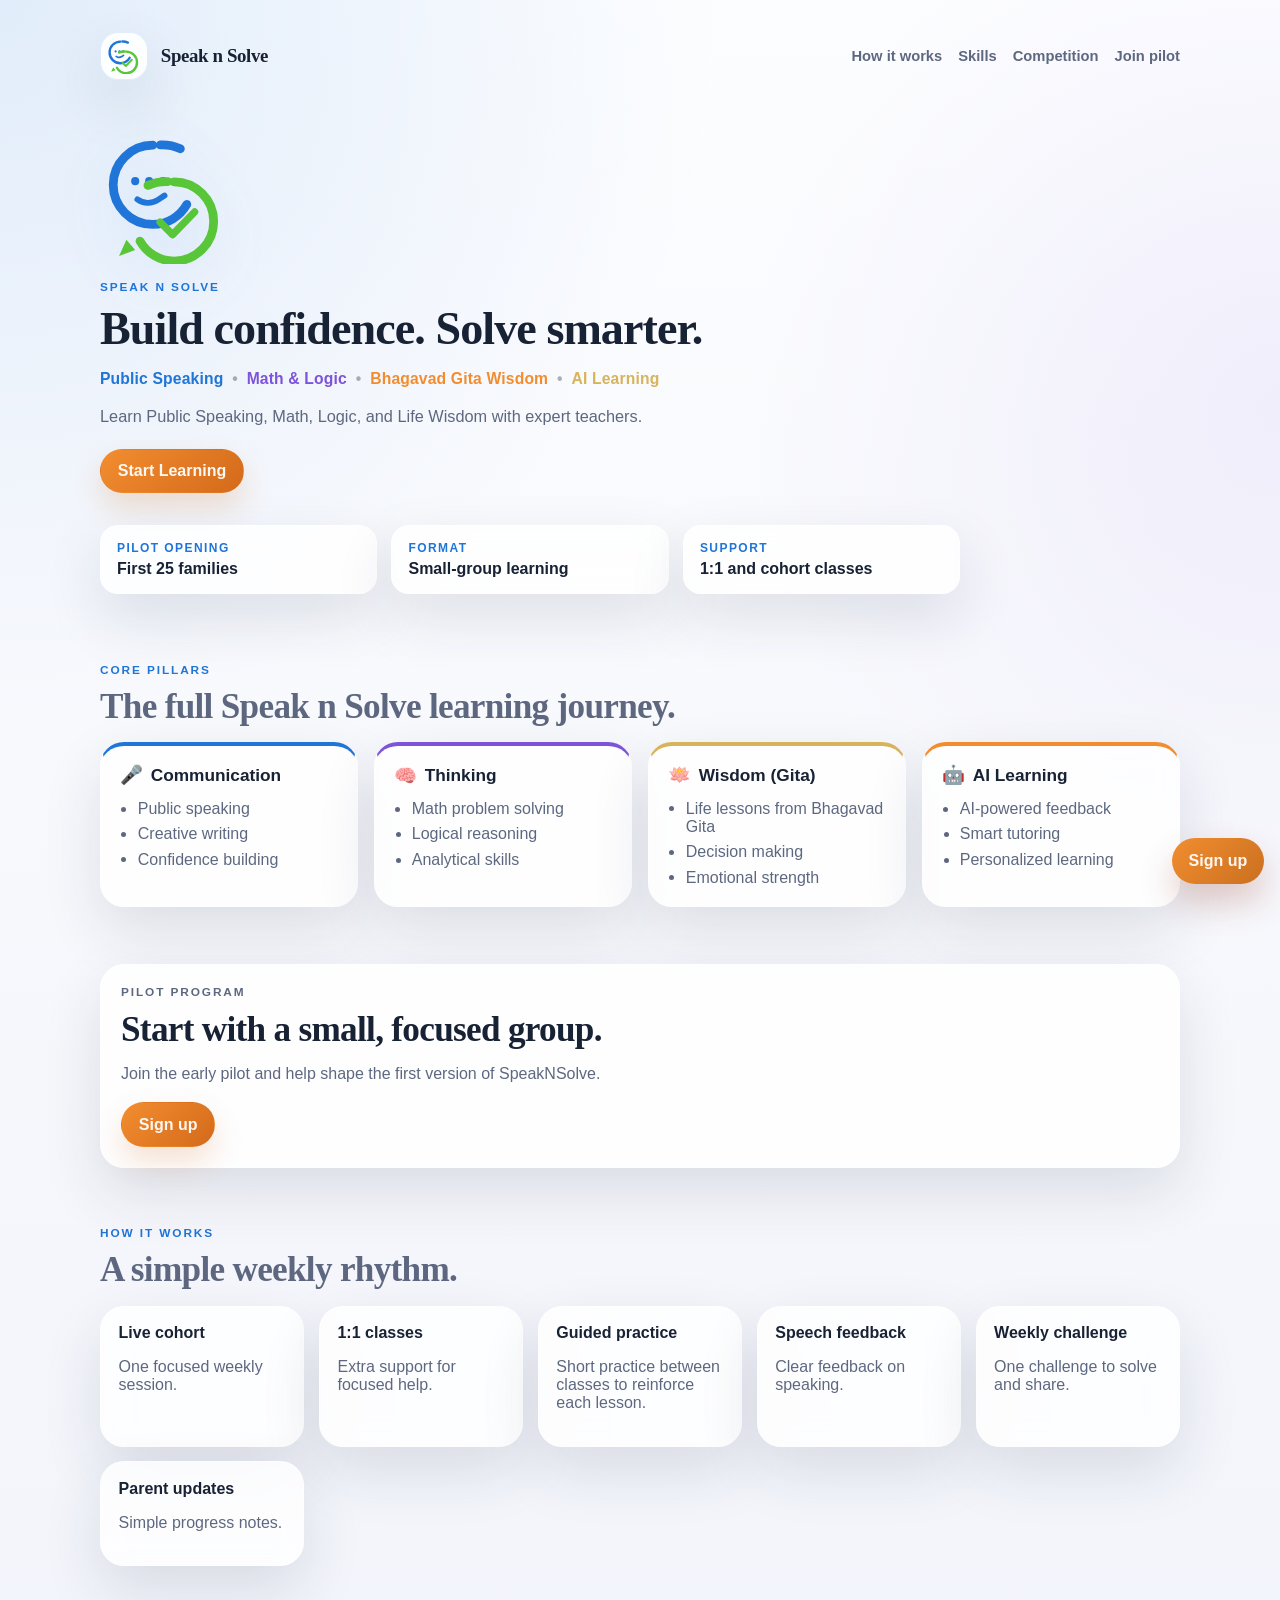
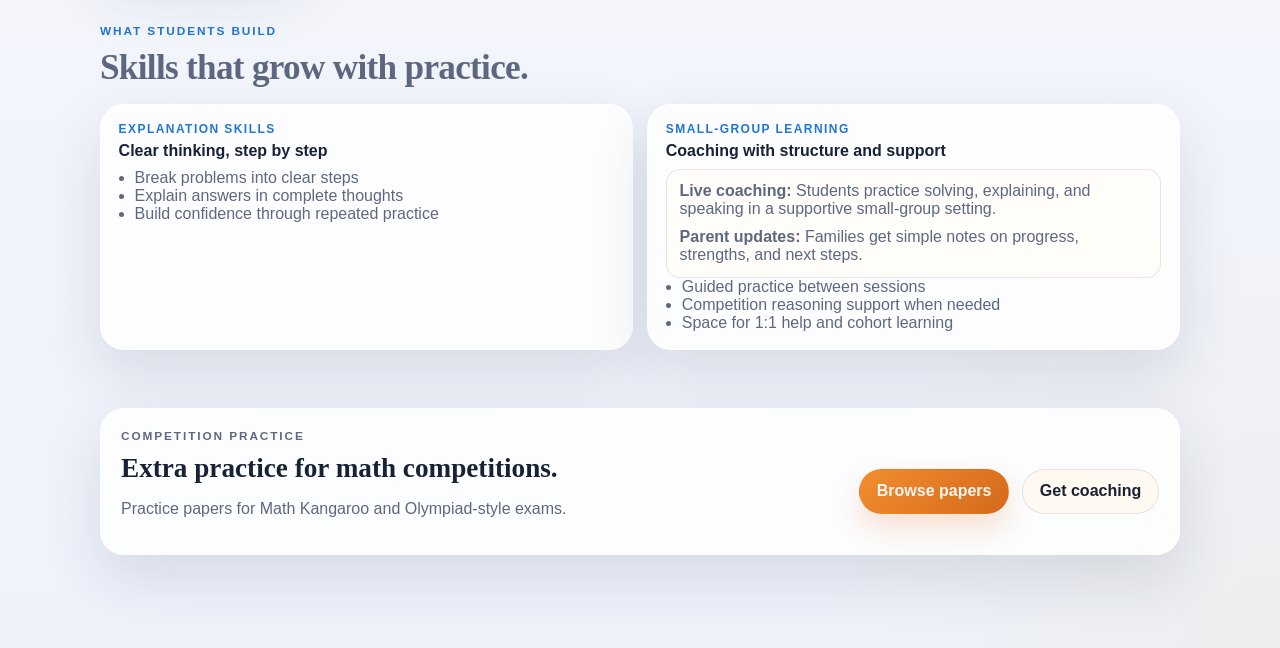
==== commit 1fb35d95: "Merge branch 'main' into codex/add-logo-to-header" ====
--- a/index.html
+++ b/index.html
@@ -60,15 +60,6 @@
               </button>
             </div>
           </div>
-          <div class="hero-visual">
-            <div class="hero-image-frame">
-              <img
-                class="hero-student-image"
-                src="./assets/bianca-hero.jpg"
-                alt="Student standing confidently with folded arms"
-              />
-            </div>
-          </div>
           <div class="proof-strip" aria-label="Pilot details">
             <article class="proof-card">
               <span>Pilot opening</span>
